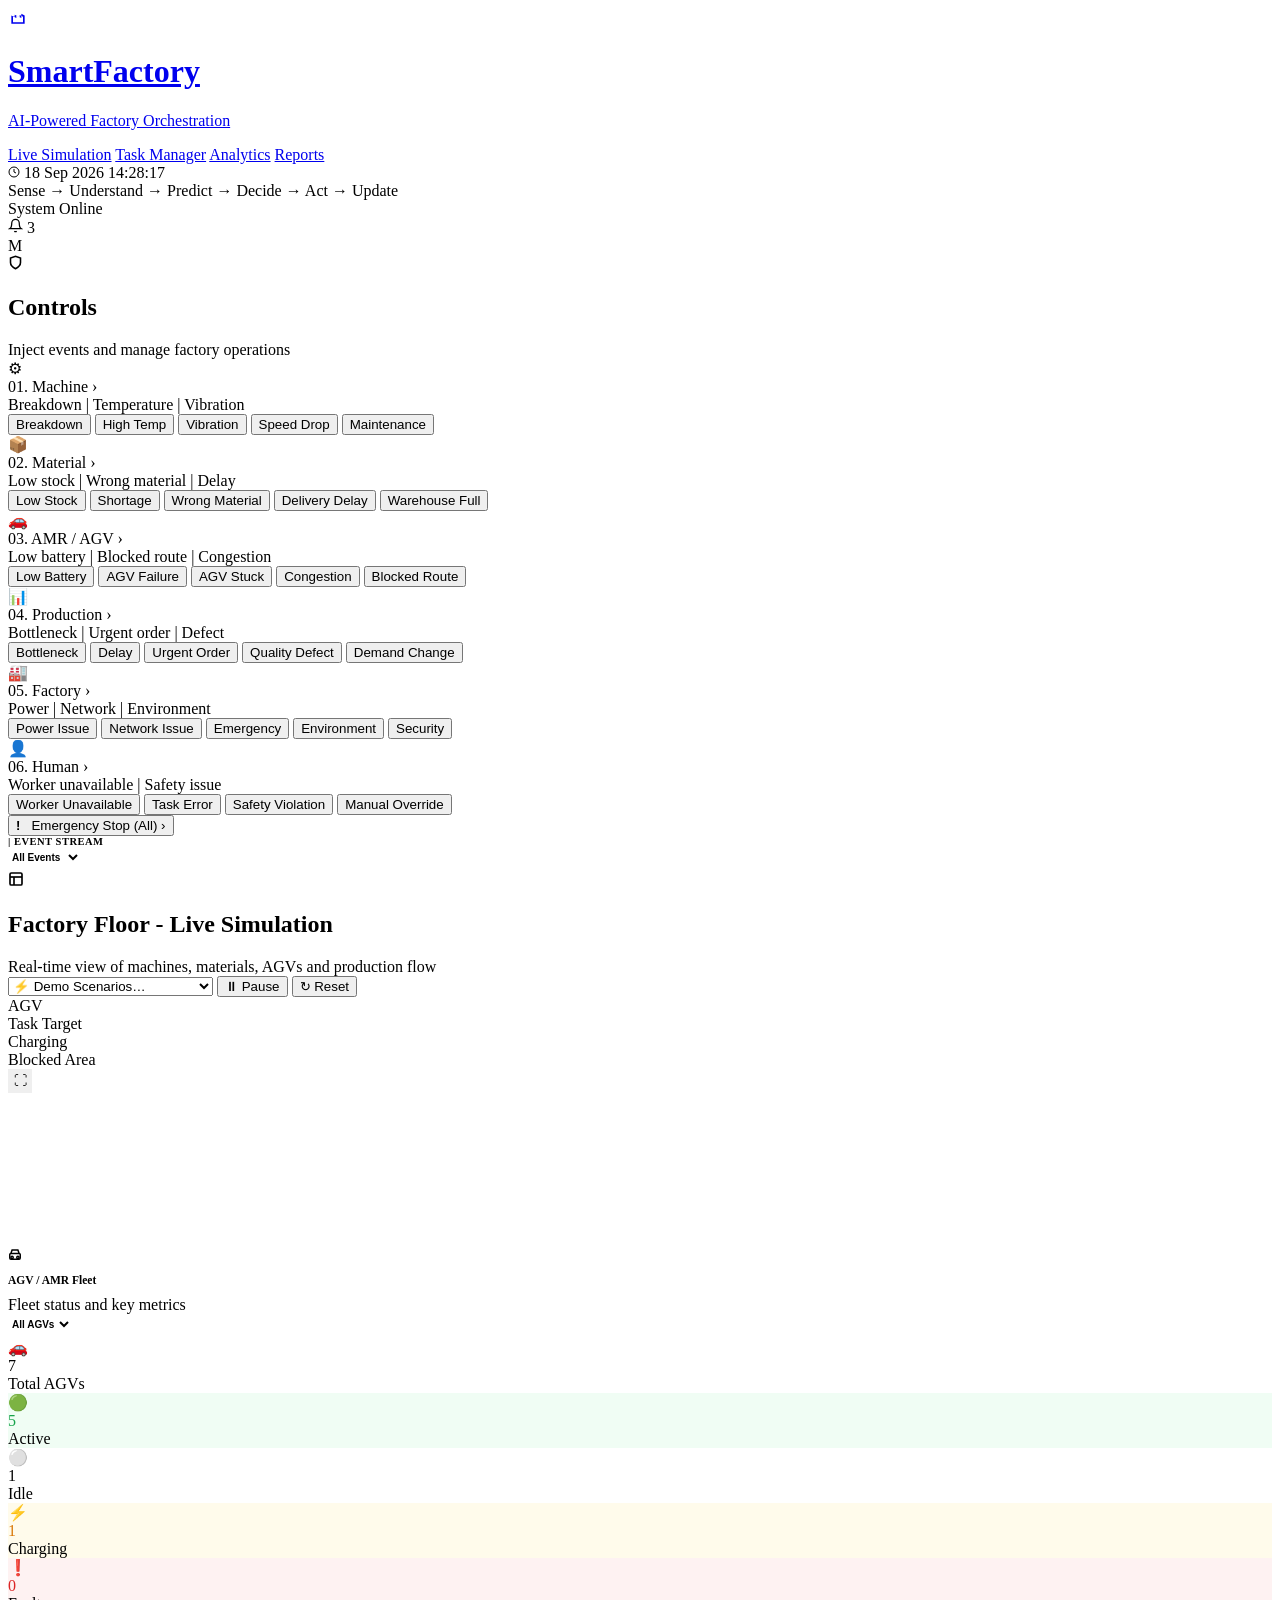
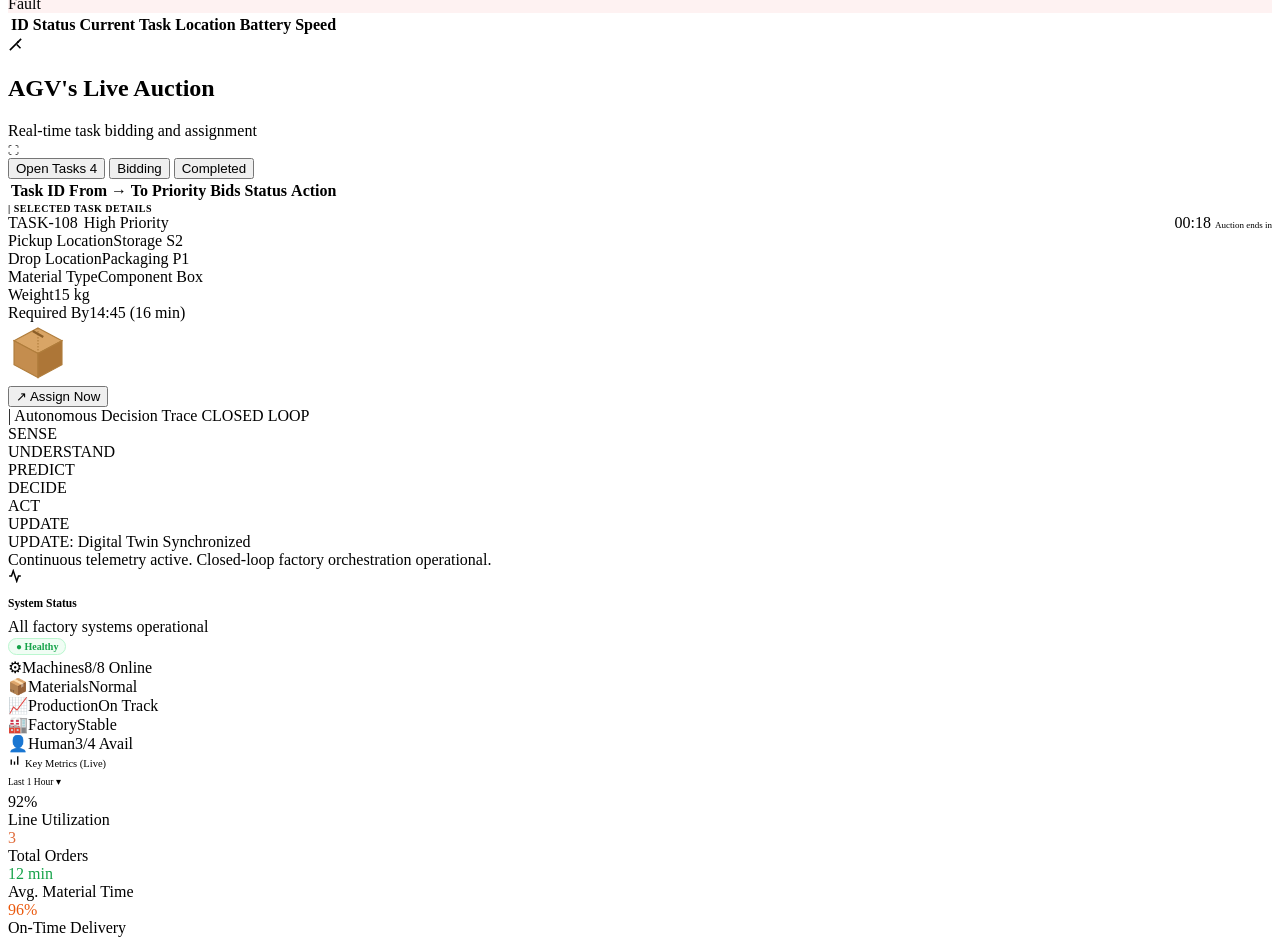
==== frontend/simulation.html @ e1dabce6 "Initial commit: MarketFloor / Technora SmartFactory AGV Dispatch System" ====
<!DOCTYPE html>
<html lang="en">
<head>
  <meta charset="UTF-8"/>
  <meta name="viewport" content="width=device-width, initial-scale=1.0"/>
  <meta name="description" content="SmartFactory — AI-Powered Factory Orchestration & AGV Dispatch Simulation"/>
  <title>SmartFactory — AI-Powered Factory Orchestration</title>
  <link rel="icon" href="/static/favicon.svg"/>
  <link rel="preconnect" href="https://fonts.googleapis.com"/>
  <link rel="preconnect" href="https://fonts.gstatic.com" crossorigin/>
  <link href="https://fonts.googleapis.com/css2?family=Inter:wght@400;500;600;700;800&family=JetBrains+Mono:wght@400;500;600;700&display=swap" rel="stylesheet"/>
  <link rel="stylesheet" href="/static/css/style.css"/>
</head>
<body>

<!-- ======== HEADER ======== -->
<header class="header">
  <div class="header-left">
    <a href="/" class="brand">
      <div class="brand-icon">
        <svg width="20" height="20" viewBox="0 0 24 24" fill="currentColor">
          <path d="M4 19V9l6 3V9l6 3V7l4 2v10H4zm2-2h12v-6.5l-4-2V11l-6-3v2.5l-2-1V17z"/>
        </svg>
      </div>
      <div class="brand-text">
        <h1>SmartFactory</h1>
        <p>AI-Powered Factory Orchestration</p>
      </div>
    </a>

    <nav class="nav-tabs">
      <a href="/simulation" class="nav-tab active">Live Simulation</a>
      <a href="#task-manager" class="nav-tab" id="tab-task-manager">Task Manager</a>
      <a href="/analytics" class="nav-tab">Analytics</a>
      <a href="#reports" class="nav-tab" id="tab-reports">Reports</a>
    </nav>
  </div>

  <div class="header-right">
    <div class="tagline-meta">
      <div class="live-time">
        <svg width="12" height="12" viewBox="0 0 24 24" fill="none" stroke="currentColor" stroke-width="2"><circle cx="12" cy="12" r="10"/><polyline points="12 6 12 12 16 14"/></svg>
        <span id="clock-display">18 Sep 2026 14:28:17</span>
      </div>
      <div class="pipeline-tagline">Sense → Understand → Predict → Decide → Act → Update</div>
    </div>

    <div class="badge-online" id="conn-status">System Online</div>

    <div class="btn-icon-badge" title="Notifications">
      <svg width="15" height="15" viewBox="0 0 24 24" fill="none" stroke="currentColor" stroke-width="2"><path d="M18 8A6 6 0 0 0 6 8c0 7-3 9-3 9h18s-3-2-3-9"/><path d="M13.73 21a2 2 0 0 1-3.46 0"/></svg>
      <span class="counter">3</span>
    </div>

    <div class="user-avatar" title="Plant Supervisor">M</div>
  </div>
</header>

<!-- ======== MAIN DASHBOARD CONTENT ======== -->
<main class="dashboard-grid">

  <!-- ==================== LEFT COLUMN ==================== -->
  <div class="col-left">

    <!-- CONTROLS PANEL -->
    <div class="card controls-card">
      <div class="card-head">
        <div class="card-title-group">
          <svg width="15" height="15" viewBox="0 0 24 24" fill="none" stroke="currentColor" stroke-width="2.5"><path d="M12 22s8-4 8-10V5l-8-3-8 3v7c0 6 8 10 8 10z"/></svg>
          <div>
            <h2 class="card-title">Controls</h2>
            <div class="card-subtitle">Inject events and manage factory operations</div>
          </div>
        </div>
      </div>

      <div class="injector-list">
        <!-- 01. Machine -->
        <div class="injector-card" id="card-inj-machine">
          <div class="inj-card-header" onclick="toggleExpand('card-inj-machine')" title="Click to trigger and view machine control actions">
            <div class="inj-icon inj-machine">⚙</div>
            <div class="inj-content">
              <div class="inj-title"><span>01. Machine</span> <span class="inj-chevron">›</span></div>
              <div class="inj-sub">Breakdown | Temperature | Vibration</div>
            </div>
          </div>
          <div class="inj-actions-drawer">
            <button class="action-sub-btn" onclick="triggerAction('machine', 'breakdown')">Breakdown</button>
            <button class="action-sub-btn" onclick="triggerAction('machine', 'high_temp')">High Temp</button>
            <button class="action-sub-btn" onclick="triggerAction('machine', 'vibration')">Vibration</button>
            <button class="action-sub-btn" onclick="triggerAction('machine', 'speed_drop')">Speed Drop</button>
            <button class="action-sub-btn" onclick="triggerAction('machine', 'maintenance')">Maintenance</button>
          </div>
        </div>

        <!-- 02. Material -->
        <div class="injector-card" id="card-inj-material">
          <div class="inj-card-header" onclick="toggleExpand('card-inj-material')" title="Click to trigger and view material control actions">
            <div class="inj-icon inj-material">📦</div>
            <div class="inj-content">
              <div class="inj-title"><span>02. Material</span> <span class="inj-chevron">›</span></div>
              <div class="inj-sub">Low stock | Wrong material | Delay</div>
            </div>
          </div>
          <div class="inj-actions-drawer">
            <button class="action-sub-btn" onclick="triggerAction('material', 'low_stock')">Low Stock</button>
            <button class="action-sub-btn" onclick="triggerAction('material', 'shortage')">Shortage</button>
            <button class="action-sub-btn" onclick="triggerAction('material', 'wrong_material')">Wrong Material</button>
            <button class="action-sub-btn" onclick="triggerAction('material', 'delivery_delay')">Delivery Delay</button>
            <button class="action-sub-btn" onclick="triggerAction('material', 'warehouse_full')">Warehouse Full</button>
          </div>
        </div>

        <!-- 03. AMR / AGV -->
        <div class="injector-card" id="card-inj-amr">
          <div class="inj-card-header" onclick="toggleExpand('card-inj-amr')" title="Click to trigger and view AMR / AGV actions">
            <div class="inj-icon inj-amr">🚗</div>
            <div class="inj-content">
              <div class="inj-title"><span>03. AMR / AGV</span> <span class="inj-chevron">›</span></div>
              <div class="inj-sub">Low battery | Blocked route | Congestion</div>
            </div>
          </div>
          <div class="inj-actions-drawer">
            <button class="action-sub-btn" onclick="triggerAction('amr', 'low_battery')">Low Battery</button>
            <button class="action-sub-btn" onclick="triggerAction('amr', 'failure')">AGV Failure</button>
            <button class="action-sub-btn" onclick="triggerAction('amr', 'stuck')">AGV Stuck</button>
            <button class="action-sub-btn" onclick="triggerAction('amr', 'congestion')">Congestion</button>
            <button class="action-sub-btn" onclick="triggerAction('amr', 'blocked_route')">Blocked Route</button>
          </div>
        </div>

        <!-- 04. Production -->
        <div class="injector-card" id="card-inj-production">
          <div class="inj-card-header" onclick="toggleExpand('card-inj-production')" title="Click to trigger and view production actions">
            <div class="inj-icon inj-production">📊</div>
            <div class="inj-content">
              <div class="inj-title"><span>04. Production</span> <span class="inj-chevron">›</span></div>
              <div class="inj-sub">Bottleneck | Urgent order | Defect</div>
            </div>
          </div>
          <div class="inj-actions-drawer">
            <button class="action-sub-btn" onclick="triggerAction('production', 'bottleneck')">Bottleneck</button>
            <button class="action-sub-btn" onclick="triggerAction('production', 'delay')">Delay</button>
            <button class="action-sub-btn" onclick="triggerAction('production', 'urgent_order')">Urgent Order</button>
            <button class="action-sub-btn" onclick="triggerAction('production', 'defect')">Quality Defect</button>
            <button class="action-sub-btn" onclick="triggerAction('production', 'demand_change')">Demand Change</button>
          </div>
        </div>

        <!-- 05. Factory -->
        <div class="injector-card" id="card-inj-factory">
          <div class="inj-card-header" onclick="toggleExpand('card-inj-factory')" title="Click to trigger and view factory actions">
            <div class="inj-icon inj-factory">🏭</div>
            <div class="inj-content">
              <div class="inj-title"><span>05. Factory</span> <span class="inj-chevron">›</span></div>
              <div class="inj-sub">Power | Network | Environment</div>
            </div>
          </div>
          <div class="inj-actions-drawer">
            <button class="action-sub-btn" onclick="triggerAction('factory', 'power')">Power Issue</button>
            <button class="action-sub-btn" onclick="triggerAction('factory', 'network')">Network Issue</button>
            <button class="action-sub-btn" onclick="triggerAction('factory', 'emergency')">Emergency</button>
            <button class="action-sub-btn" onclick="triggerAction('factory', 'environment')">Environment</button>
            <button class="action-sub-btn" onclick="triggerAction('factory', 'security')">Security</button>
          </div>
        </div>

        <!-- 06. Human -->
        <div class="injector-card" id="card-inj-human">
          <div class="inj-card-header" onclick="toggleExpand('card-inj-human')" title="Click to trigger and view human actions">
            <div class="inj-icon inj-human">👤</div>
            <div class="inj-content">
              <div class="inj-title"><span>06. Human</span> <span class="inj-chevron">›</span></div>
              <div class="inj-sub">Worker unavailable | Safety issue</div>
            </div>
          </div>
          <div class="inj-actions-drawer">
            <button class="action-sub-btn" onclick="triggerAction('human', 'worker_unavailable')">Worker Unavailable</button>
            <button class="action-sub-btn" onclick="triggerAction('human', 'error')">Task Error</button>
            <button class="action-sub-btn" onclick="triggerAction('human', 'safety')">Safety Violation</button>
            <button class="action-sub-btn" onclick="triggerAction('human', 'manual_intervention')">Manual Override</button>
          </div>
        </div>
      </div>

      <!-- Emergency Stop Button directly after 06. Human -->
      <button class="btn-estop" id="btn-estop-main">
        <span><b style="font-size:13px">!</b> &nbsp; Emergency Stop (All)</span>
        <span>›</span>
      </button>
    </div>

    <!-- EVENT STREAM (Directly below Controls, taking up remaining vertical space) -->
    <div class="card event-card">
      <div class="card-head" style="margin-bottom:6px;">
        <div style="font-size:10.5px;font-weight:700;color:var(--accent);letter-spacing:0.5px;text-transform:uppercase;">
          | Event Stream
        </div>
        <select id="event-filter-select" onchange="filterEvents(this.value)" style="border:none;background:transparent;font-size:10px;color:var(--t2);font-weight:600;cursor:pointer;">
          <option value="all">All Events</option>
          <option value="machine">Machine</option>
          <option value="material">Material</option>
          <option value="agv">AMR / AGV</option>
          <option value="production">Production</option>
          <option value="factory">Factory</option>
          <option value="human">Human</option>
        </select>
      </div>

      <div class="event-stream-list" id="event-list">
        <!-- Live event rows injected here incrementally -->
      </div>
    </div>

  </div>

  <!-- ==================== CENTER COLUMN ==================== -->
  <div class="col-center">

    <!-- FACTORY FLOOR CANVAS -->
    <div class="card factory-card">
      <div class="card-head">
        <div class="card-title-group">
          <svg width="16" height="16" viewBox="0 0 24 24" fill="none" stroke="currentColor" stroke-width="2.5"><rect x="3" y="3" width="18" height="18" rx="2"/><line x1="3" y1="9" x2="21" y2="9"/><line x1="9" y1="21" x2="9" y2="9"/></svg>
          <div>
            <h2 class="card-title">Factory Floor - Live Simulation</h2>
            <div class="card-subtitle">Real-time view of machines, materials, AGVs and production flow</div>
          </div>
        </div>

        <div class="sim-controls-bar">
          <select class="demo-scenario-select" id="demo-scenario-select" onchange="runDemoScenario(this.value); this.value='';" title="Select demo scenario">
            <option value="">⚡ Demo Scenarios…</option>
            <option value="machine_vibration">1. Machine-03 Vibration</option>
            <option value="agv_failure">2. AGV Failure & Re-auction</option>
            <option value="blocked_corridor">3. Blocked Route & A* Reroute</option>
            <option value="material_shortage">4. Material Shortage</option>
            <option value="urgent_order">5. Urgent Production Order</option>
          </select>
          <button class="sim-btn-pill" id="btn-pause-sim">⏸ Pause</button>
          <button class="sim-btn-pill" id="btn-reset-sim">↻ Reset</button>
        </div>

        <div class="legend-bar">
          <div class="legend-item"><span class="legend-dot agv"></span> AGV</div>
          <div class="legend-item"><span class="legend-dot target"></span> Task Target</div>
          <div class="legend-item"><span class="legend-dot charging"></span> Charging</div>
          <div class="legend-item"><span class="legend-dot blocked"></span> Blocked Area</div>
          <button id="btn-fullscreen-toggle" class="btn-icon-badge" style="width:24px;height:24px;border:none;" title="Expand view">⛶</button>
        </div>
      </div>

      <div class="canvas-container">
        <canvas id="factory-canvas"></canvas>
      </div>
    </div>

    <!-- AGV / AMR FLEET -->
    <div class="card fleet-card">
      <div class="card-head" style="margin-bottom:6px;">
        <div class="card-title-group">
          <svg width="14" height="14" viewBox="0 0 24 24" fill="none" stroke="currentColor" stroke-width="2.5"><rect x="3" y="11" width="18" height="10" rx="2"/><circle cx="7" cy="18" r="2"/><circle cx="17" cy="18" r="2"/><path d="M5 11l2-6h10l2 6"/></svg>
          <div>
            <h2 class="card-title" style="font-size:11.5px">AGV / AMR Fleet</h2>
            <div class="card-subtitle">Fleet status and key metrics</div>
          </div>
        </div>
        <select style="border:none;background:transparent;font-size:10px;color:var(--t2);font-weight:600;cursor:pointer;">
          <option>All AGVs</option>
          <option>Active</option>
          <option>Charging</option>
        </select>
      </div>

      <!-- Fleet summary chips -->
      <div class="fleet-summary-bar">
        <div class="fleet-stat-chip"><span class="f-icon">🚗</span><div><div class="f-val" id="fs-total">7</div><div class="f-lbl">Total AGVs</div></div></div>
        <div class="fleet-stat-chip" style="background:#f0fdf4"><span class="f-icon">🟢</span><div><div class="f-val" style="color:#16a34a" id="fs-active">5</div><div class="f-lbl">Active</div></div></div>
        <div class="fleet-stat-chip"><span class="f-icon">⚪</span><div><div class="f-val" id="fs-idle">1</div><div class="f-lbl">Idle</div></div></div>
        <div class="fleet-stat-chip" style="background:#fffbeb"><span class="f-icon">⚡</span><div><div class="f-val" style="color:#d97706" id="fs-charging">1</div><div class="f-lbl">Charging</div></div></div>
        <div class="fleet-stat-chip" style="background:#fef2f2"><span class="f-icon">❗</span><div><div class="f-val" style="color:#dc2626" id="fs-fault">0</div><div class="f-lbl">Fault</div></div></div>
      </div>

      <!-- Fleet Table -->
      <div class="fleet-table-wrap">
        <table class="fleet-table">
          <thead>
            <tr>
              <th>ID</th>
              <th>Status</th>
              <th>Current Task</th>
              <th>Location</th>
              <th>Battery</th>
              <th>Speed</th>
            </tr>
          </thead>
          <tbody id="fleet-table-body">
            <!-- Populated dynamically via WebSocket -->
          </tbody>
        </table>
      </div>
    </div>

  </div>

  <!-- ==================== RIGHT COLUMN ==================== -->
  <div class="col-right">

    <!-- AGV'S LIVE AUCTION -->
    <div class="card auction-card">
      <div class="card-head">
        <div class="card-title-group">
          <svg width="15" height="15" viewBox="0 0 24 24" fill="none" stroke="currentColor" stroke-width="2.5"><path d="m14 12 6 6-6-6Z"/><path d="M21 3 3 21"/><path d="m15 7 2 2"/></svg>
          <div>
            <h2 class="card-title">AGV's Live Auction</h2>
            <div class="card-subtitle">Real-time task bidding and assignment</div>
          </div>
        </div>
        <span style="font-size:11px;color:var(--t3);cursor:pointer;">⛶</span>
      </div>

      <!-- Filter tabs -->
      <div class="tab-pills">
        <button class="tab-pill active" id="tab-open-tasks">Open Tasks <span class="badge-num" id="open-task-count">4</span></button>
        <button class="tab-pill" id="tab-bidding">Bidding</button>
        <button class="tab-pill" id="tab-completed">Completed</button>
      </div>

      <!-- Open tasks table / Bidding table container -->
      <div class="task-table-wrap">
        <table class="task-table" id="table-open-tasks">
          <thead>
            <tr>
              <th>Task ID</th>
              <th>From → To</th>
              <th>Priority</th>
              <th>Bids</th>
              <th>Status</th>
              <th>Action</th>
            </tr>
          </thead>
          <tbody id="open-tasks-body">
            <!-- Populated dynamically via WebSocket / render -->
          </tbody>
        </table>

        <!-- Multi-attribute Bidding Table -->
        <div id="bidding-table-container" style="display:none;">
          <table class="bidding-table">
            <thead>
              <tr>
                <th>AGV</th>
                <th>Travel</th>
                <th>Battery</th>
                <th>Congestion</th>
                <th>Future Imp.</th>
                <th>Final Bid</th>
              </tr>
            </thead>
            <tbody id="bidding-table-body">
              <!-- Populated dynamically -->
            </tbody>
          </table>
          <div class="formula-callout">
            Final Bid = Travel + Battery Risk + Congestion + Future Impact − Fairness
          </div>
        </div>
      </div>

      <!-- Selected task details -->
      <div class="selected-task-box" id="selected-task-container">
        <div class="st-header">
          <div style="font-size:10px;font-weight:700;color:var(--accent);letter-spacing:0.5px;text-transform:uppercase;">
            | Selected Task Details
          </div>
        </div>

        <div style="display:flex;align-items:center;justify-content:space-between;">
          <div style="display:flex;align-items:center;gap:6px;">
            <span class="st-id-tag" id="st-id">TASK-108</span>
            <span class="priority-tag high" id="st-priority">High Priority</span>
          </div>
          <div class="st-countdown" id="st-countdown">00:18 <span style="font-size:9px;color:var(--t3);font-weight:500;">Auction ends in</span></div>
        </div>

        <div class="st-body">
          <div class="st-meta">
            <div class="st-meta-row"><span class="st-label">Pickup Location</span><span class="st-val" id="st-pickup">Storage S2</span></div>
            <div class="st-meta-row"><span class="st-label">Drop Location</span><span class="st-val" id="st-drop">Packaging P1</span></div>
            <div class="st-meta-row"><span class="st-label">Material Type</span><span class="st-val" id="st-mat">Component Box</span></div>
            <div class="st-meta-row"><span class="st-label">Weight</span><span class="st-val" id="st-weight">15 kg</span></div>
            <div class="st-meta-row"><span class="st-label">Required By</span><span class="st-val" id="st-required">14:45 (16 min)</span></div>
          </div>

          <!-- 3D Cardboard box illustration -->
          <div class="box-illustration">
            <svg width="60" height="60" viewBox="0 0 80 80" fill="none">
              <path d="M40 8 L72 25 L40 42 L8 25 Z" fill="#d9a566" stroke="#b07d3b" stroke-width="1.5"/>
              <path d="M8 25 L40 42 L40 74 L8 57 Z" fill="#c48d4e" stroke="#b07d3b" stroke-width="1.5"/>
              <path d="M40 42 L72 25 L72 57 L40 74 Z" fill="#ad7637" stroke="#b07d3b" stroke-width="1.5"/>
              <path d="M40 8 L40 42" stroke="#b07d3b" stroke-width="1.5" stroke-dasharray="2 2"/>
              <path d="M33 12 L47 20" stroke="#8b5e28" stroke-width="3"/>
            </svg>
          </div>
        </div>

        <button class="btn-assign-now" id="btn-assign-now">
          <span>↗</span> Assign Now
        </button>
      </div>

      <!-- Autonomous Decision Trace Component -->
      <div class="decision-trace-box" id="decision-trace-box">
        <div class="dt-head">
          <span class="dt-title">| Autonomous Decision Trace</span>
          <span class="dt-loop-badge" id="dt-loop-badge">CLOSED LOOP</span>
        </div>
        <div class="dt-stepper" id="dt-stepper">
          <div class="dt-step active" data-step="0"><span class="dt-dot"></span><span class="dt-label">SENSE</span></div>
          <div class="dt-step" data-step="1"><span class="dt-dot"></span><span class="dt-label">UNDERSTAND</span></div>
          <div class="dt-step" data-step="2"><span class="dt-dot"></span><span class="dt-label">PREDICT</span></div>
          <div class="dt-step" data-step="3"><span class="dt-dot"></span><span class="dt-label">DECIDE</span></div>
          <div class="dt-step" data-step="4"><span class="dt-dot"></span><span class="dt-label">ACT</span></div>
          <div class="dt-step" data-step="5"><span class="dt-dot"></span><span class="dt-label">UPDATE</span></div>
        </div>
        <div class="dt-details" id="dt-details">
          <div class="dt-stage-title" id="dt-stage-title">UPDATE: Digital Twin Synchronized</div>
          <div class="dt-stage-desc" id="dt-stage-desc">Continuous telemetry active. Closed-loop factory orchestration operational.</div>
        </div>
      </div>

    </div>

    <!-- SYSTEM STATUS & KEY METRICS (Directly below Live Auction, completing the right column snugly!) -->
    <div class="card status-metrics-card">
      <!-- Top: System Status -->
      <div>
        <div class="card-head" style="margin-bottom:4px;">
          <div class="card-title-group">
            <svg width="14" height="14" viewBox="0 0 24 24" fill="none" stroke="currentColor" stroke-width="2.5"><polyline points="22 12 18 12 15 21 9 3 6 12 2 12"/></svg>
            <div>
              <h2 class="card-title" style="font-size:11.5px">System Status</h2>
              <div class="card-subtitle">All factory systems operational</div>
            </div>
          </div>
          <span id="system-health-badge" style="font-size:10px;font-weight:700;color:#16a34a;background:#f0fdf4;border:1px solid #bbf7d0;padding:2px 7px;border-radius:12px;">● Healthy</span>
        </div>

        <div class="status-grid">
          <div class="status-box"><span class="sb-icon">⚙</span><span class="sb-name">Machines</span><span class="sb-state" id="ss-machines">8/8 Online</span></div>
          <div class="status-box"><span class="sb-icon">📦</span><span class="sb-name">Materials</span><span class="sb-state" id="ss-materials">Normal</span></div>
          <div class="status-box"><span class="sb-icon">📈</span><span class="sb-name">Production</span><span class="sb-state" id="ss-production">On Track</span></div>
          <div class="status-box"><span class="sb-icon">🏭</span><span class="sb-name">Factory</span><span class="sb-state" id="ss-factory">Stable</span></div>
          <div class="status-box"><span class="sb-icon">👤</span><span class="sb-name">Human</span><span class="sb-state" id="ss-human">3/4 Avail</span></div>
        </div>
      </div>

      <!-- Bottom: Key Metrics -->
      <div class="key-metrics-section">
        <div class="card-head" style="margin-bottom:4px;">
          <div class="card-title-group">
            <svg width="13" height="13" viewBox="0 0 24 24" fill="none" stroke="currentColor" stroke-width="2.5"><path d="M12 20v-6M6 20V10M18 20V4"/></svg>
            <span class="card-title" style="font-size:10.5px">Key Metrics (Live)</span>
          </div>
          <span style="font-size:9.5px;color:var(--t3);cursor:pointer;">Last 1 Hour ▾</span>
        </div>

        <div class="km-grid">
          <div class="km-box"><div class="km-val" style="color:var(--t1)">92%</div><div class="km-lbl">Line Utilization</div></div>
          <div class="km-box"><div class="km-val" style="color:#e06b3a" id="km-orders">3</div><div class="km-lbl">Total Orders</div></div>
          <div class="km-box"><div class="km-val" style="color:#16a34a">12 min</div><div class="km-lbl">Avg. Material Time</div></div>
          <div class="km-box"><div class="km-val" style="color:#ea580c">96%</div><div class="km-lbl">On-Time Delivery</div></div>
        </div>
      </div>
    </div>

  </div>

</main>

<script src="/static/js/render.js"></script>
<script src="/static/js/ws-client.js"></script>
</body>
</html>
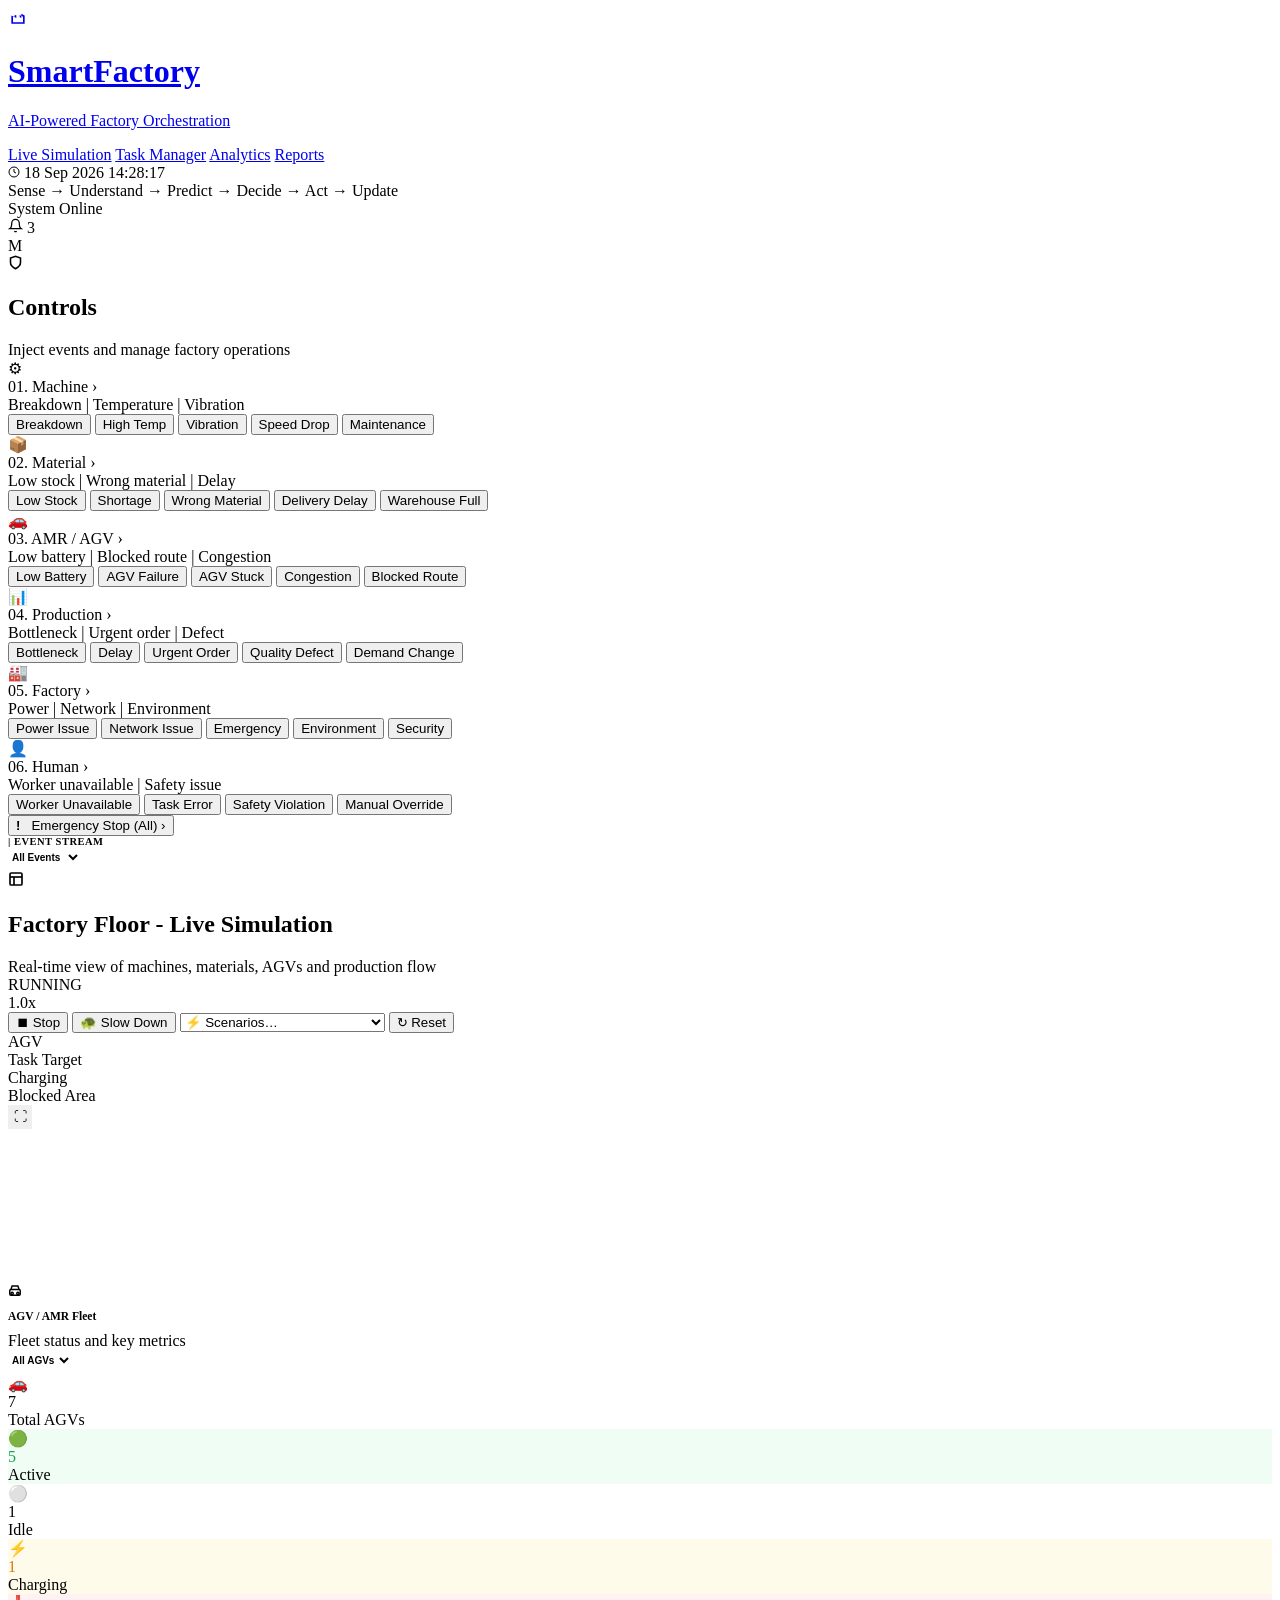
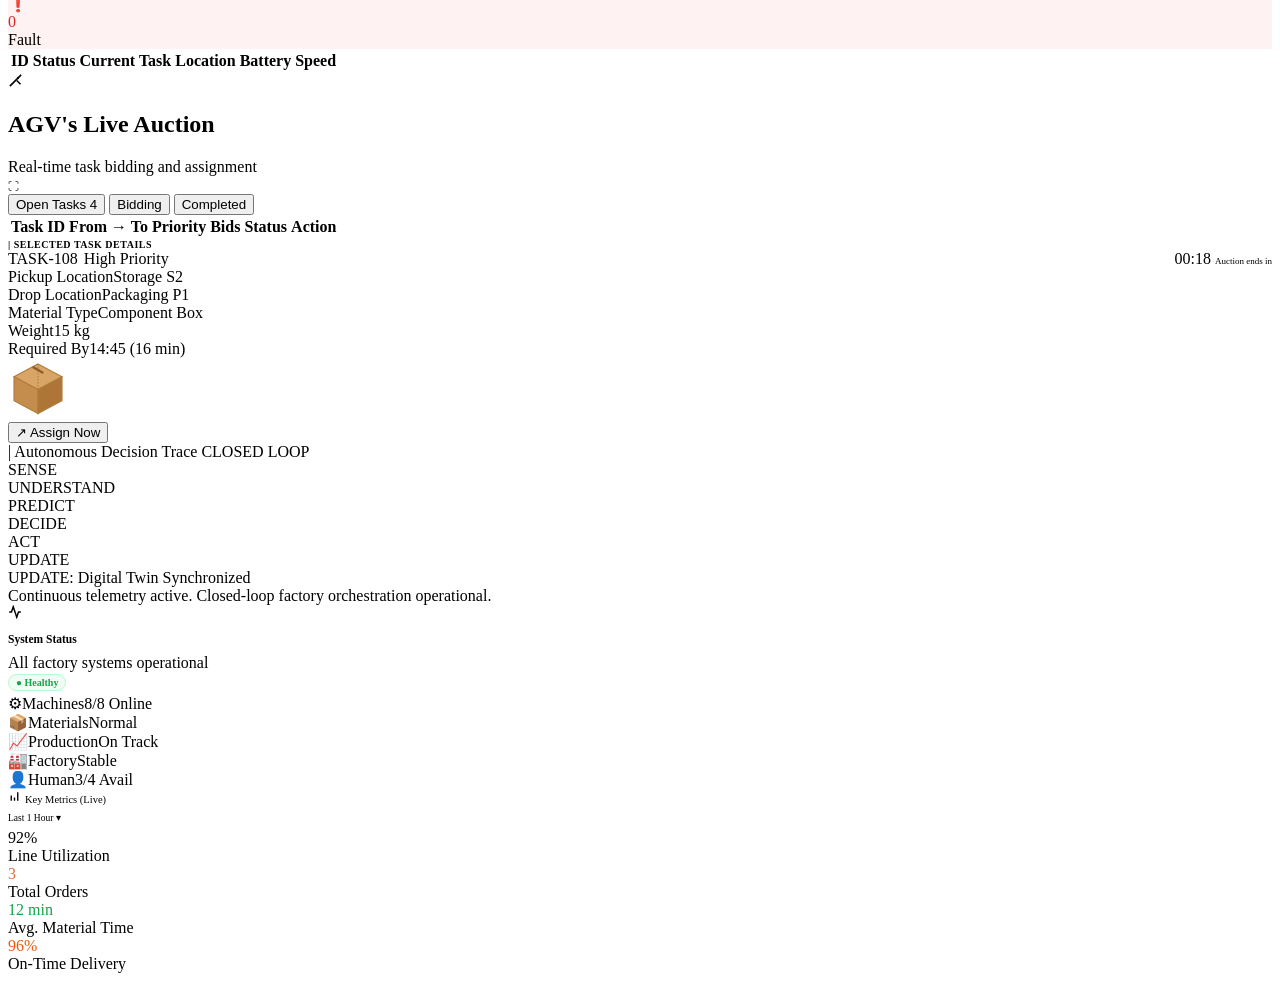
==== commit c5086a3b: "Add Slow Down and Run/Stop buttons, display RUNNING/STOPPED state and speed, keep E-Stop separate, a" ====
--- a/frontend/simulation.html
+++ b/frontend/simulation.html
@@ -229,16 +229,35 @@
         </div>
 
         <div class="sim-controls-bar">
+          <!-- State Indicator: RUNNING / STOPPED -->
+          <div class="sim-state-pill running" id="sim-state-pill" title="Simulation current status">
+            <span class="sim-state-dot"></span>
+            <span id="sim-state-text">RUNNING</span>
+          </div>
+
+          <!-- Speed Indicator -->
+          <div class="sim-speed-pill" id="sim-speed-pill" title="Current simulation speed">
+            <span id="sim-speed-text">1.0x</span>
+          </div>
+
+          <!-- Run / Stop Toggle Button -->
+          <button class="sim-btn-pill btn-running" id="btn-run-stop-sim" title="Run / Stop simulation">⏹ Stop</button>
+
+          <!-- Slow Down Step-by-Step Button -->
+          <button class="sim-btn-pill" id="btn-slowdown-sim" title="Slow down simulation step-by-step">🐢 Slow Down</button>
+
+          <!-- Demo Scenarios Dropdown -->
           <select class="demo-scenario-select" id="demo-scenario-select" onchange="runDemoScenario(this.value); this.value='';" title="Select demo scenario">
-            <option value="">⚡ Demo Scenarios…</option>
+            <option value="">⚡ Scenarios…</option>
             <option value="machine_vibration">1. Machine-03 Vibration</option>
             <option value="agv_failure">2. AGV Failure & Re-auction</option>
             <option value="blocked_corridor">3. Blocked Route & A* Reroute</option>
             <option value="material_shortage">4. Material Shortage</option>
             <option value="urgent_order">5. Urgent Production Order</option>
           </select>
-          <button class="sim-btn-pill" id="btn-pause-sim">⏸ Pause</button>
-          <button class="sim-btn-pill" id="btn-reset-sim">↻ Reset</button>
+
+          <!-- Reset Button -->
+          <button class="sim-btn-pill" id="btn-reset-sim" title="Reset factory simulation">↻ Reset</button>
         </div>
 
         <div class="legend-bar">
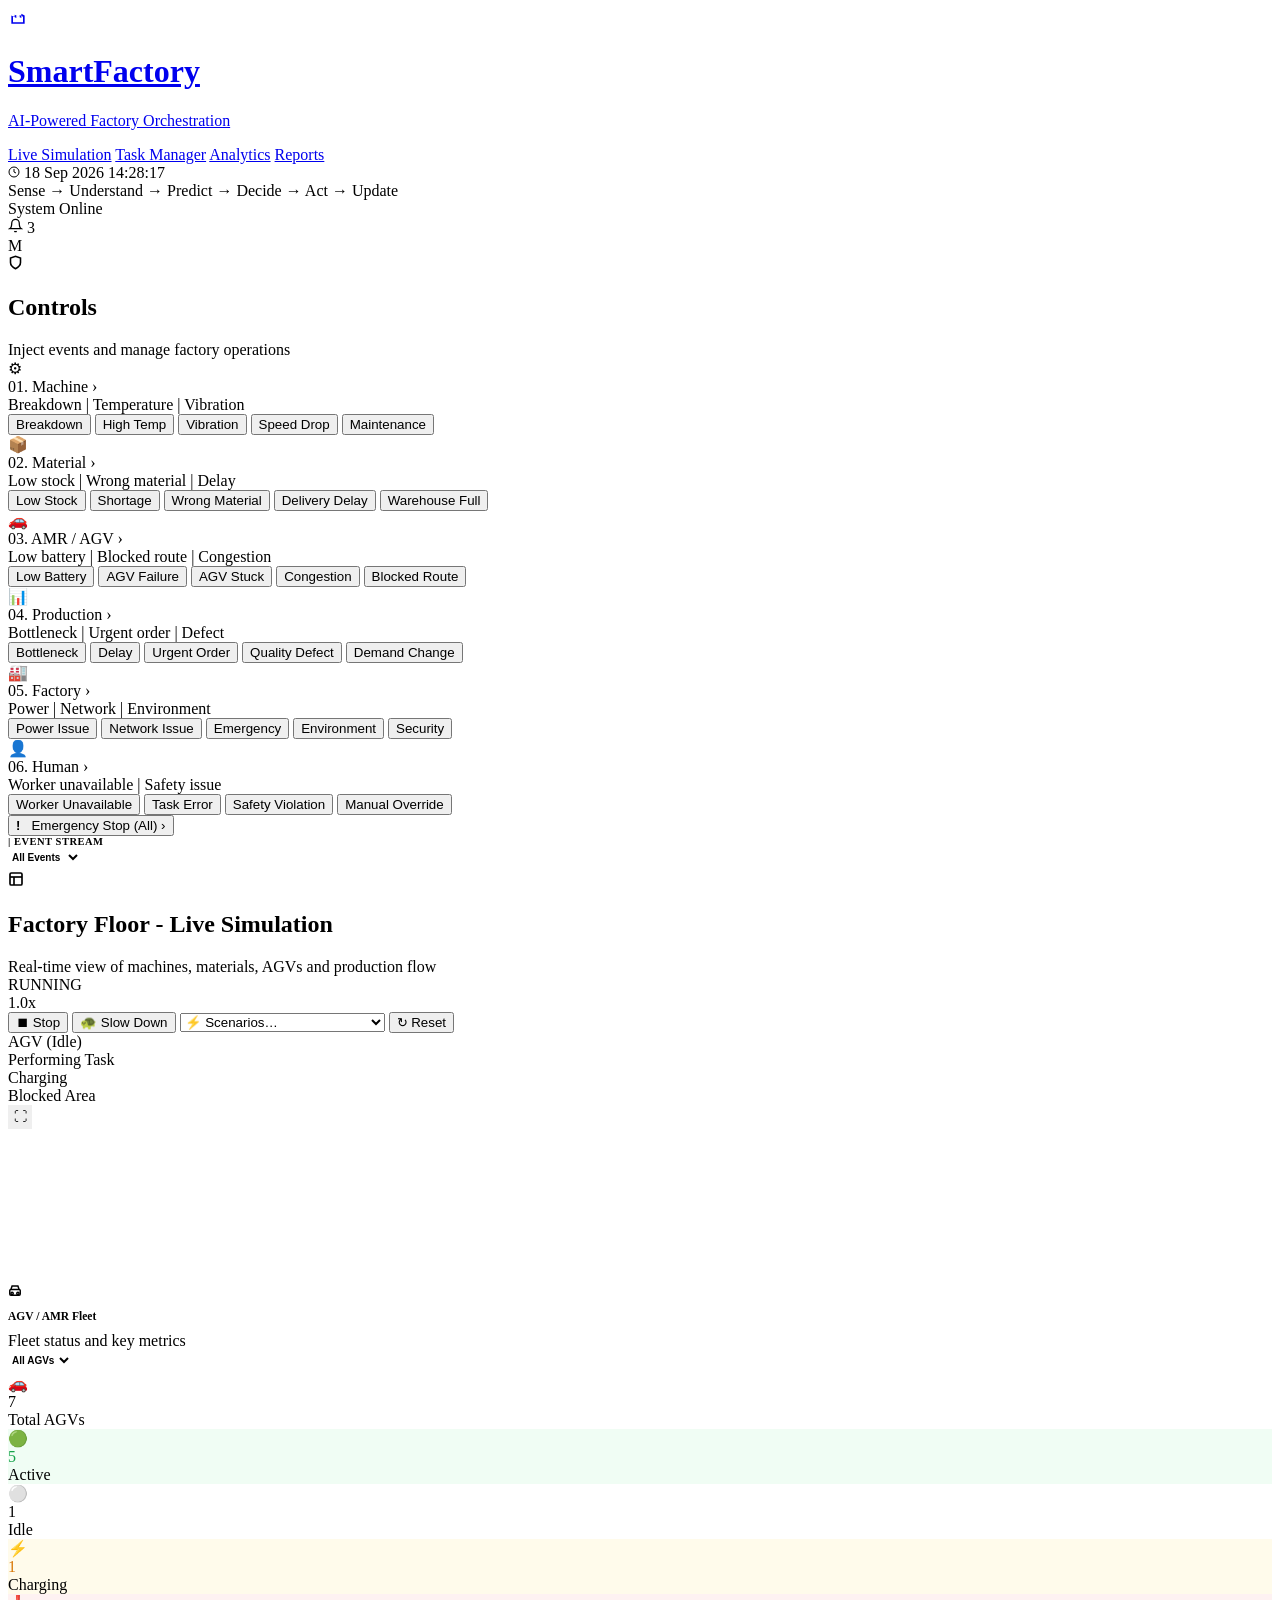
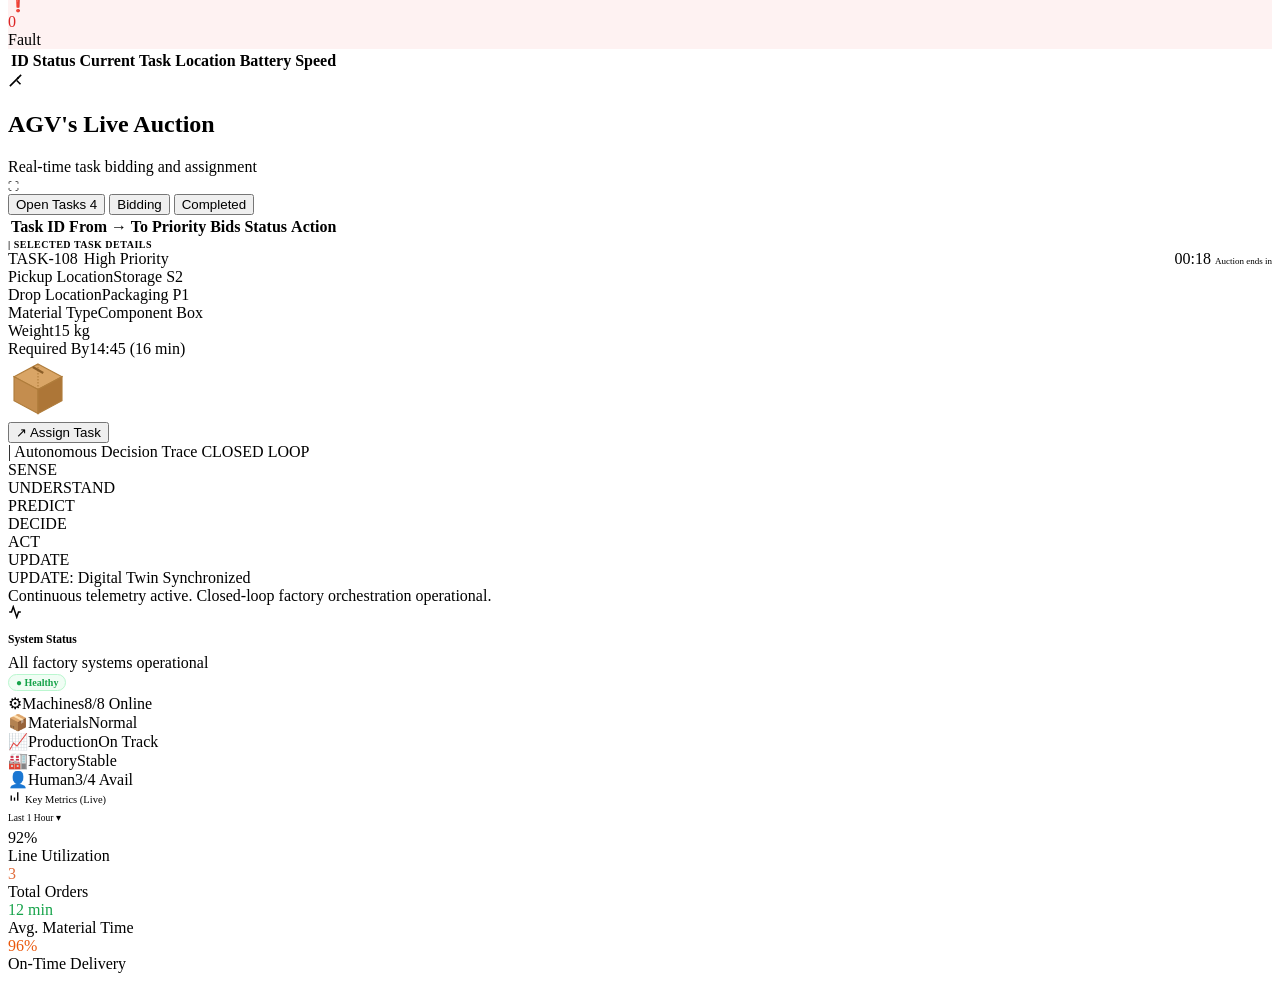
==== commit f2840a37: "Support instant Assign Task dispatch, ensure an AGV grabs and completes task, set dynamic AGV state " ====
--- a/frontend/simulation.html
+++ b/frontend/simulation.html
@@ -261,8 +261,8 @@
         </div>
 
         <div class="legend-bar">
-          <div class="legend-item"><span class="legend-dot agv"></span> AGV</div>
-          <div class="legend-item"><span class="legend-dot target"></span> Task Target</div>
+          <div class="legend-item"><span class="legend-dot agv"></span> AGV (Idle)</div>
+          <div class="legend-item"><span class="legend-dot target"></span> Performing Task</div>
           <div class="legend-item"><span class="legend-dot charging"></span> Charging</div>
           <div class="legend-item"><span class="legend-dot blocked"></span> Blocked Area</div>
           <button id="btn-fullscreen-toggle" class="btn-icon-badge" style="width:24px;height:24px;border:none;" title="Expand view">⛶</button>
@@ -423,8 +423,8 @@
           </div>
         </div>
 
-        <button class="btn-assign-now" id="btn-assign-now">
-          <span>↗</span> Assign Now
+        <button class="btn-assign-now" id="btn-assign-now" title="Assign this task to an AGV immediately">
+          <span>↗</span> Assign Task
         </button>
       </div>
 
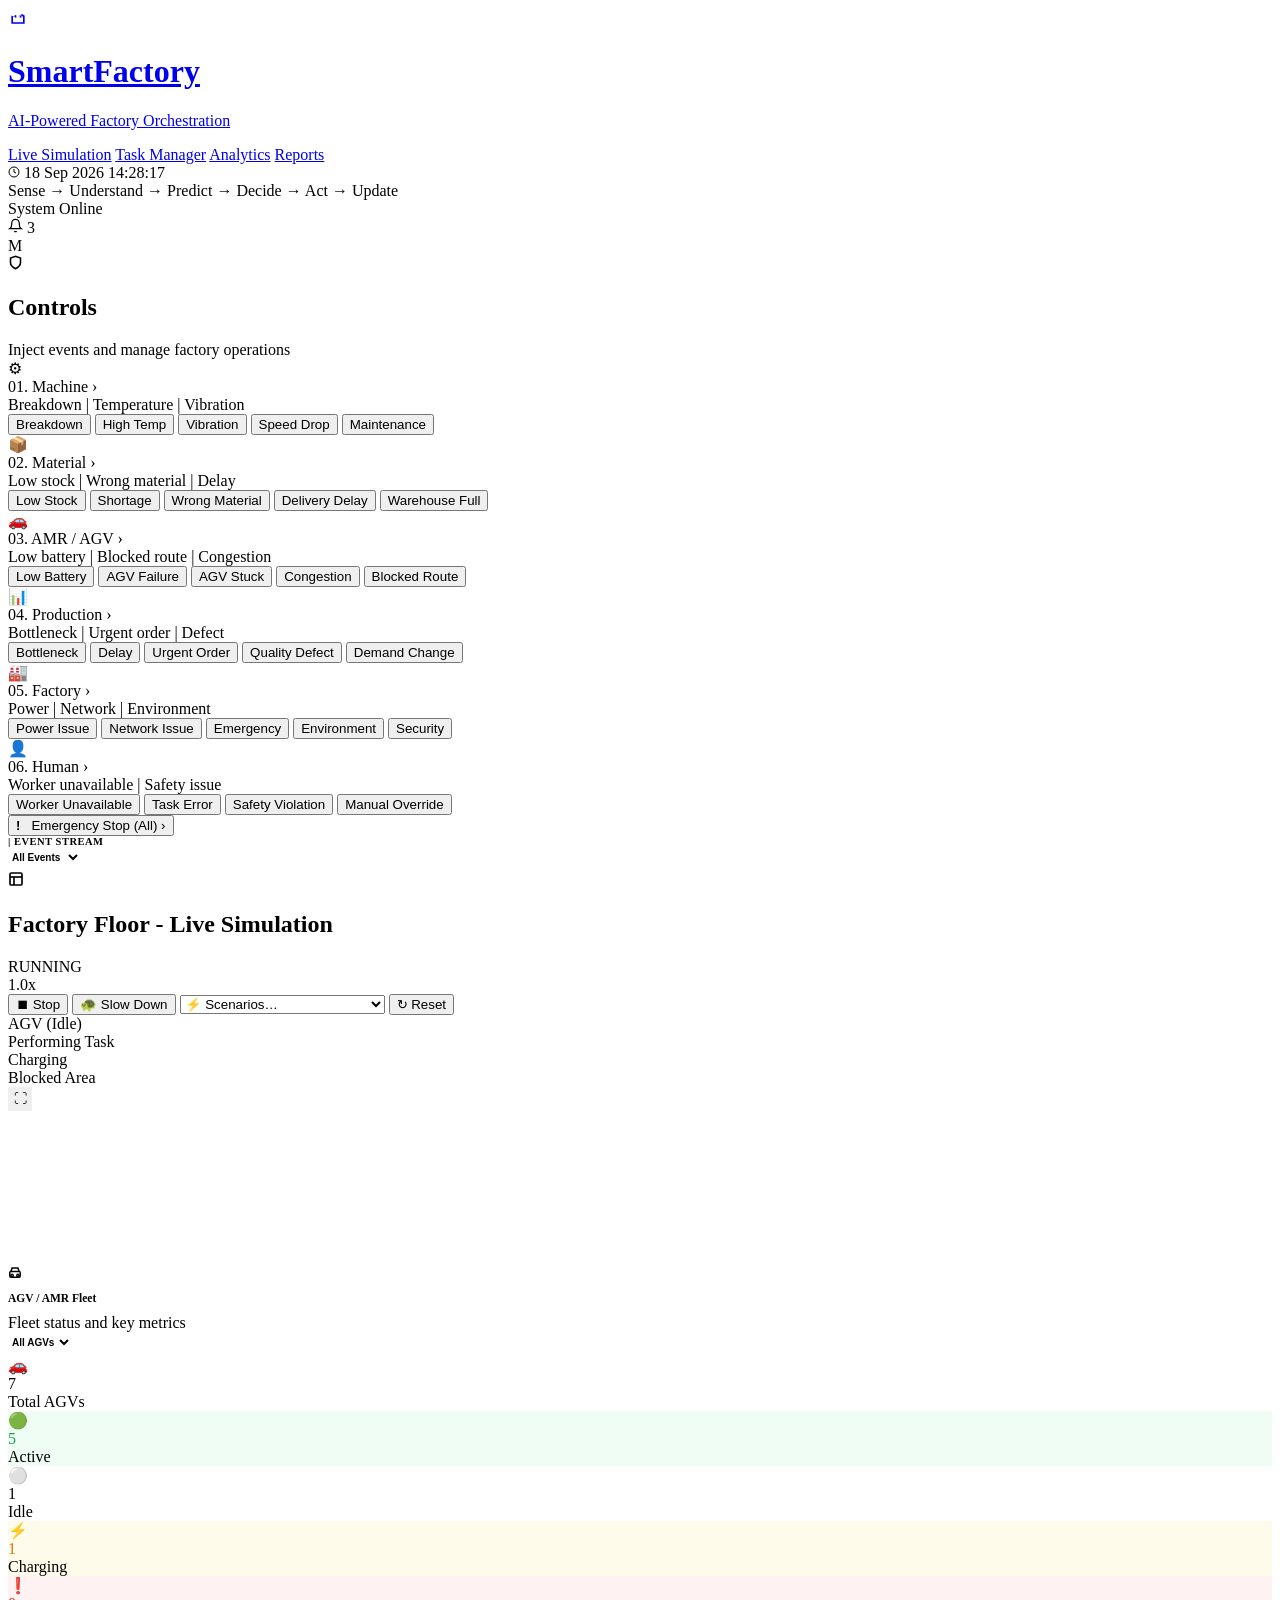
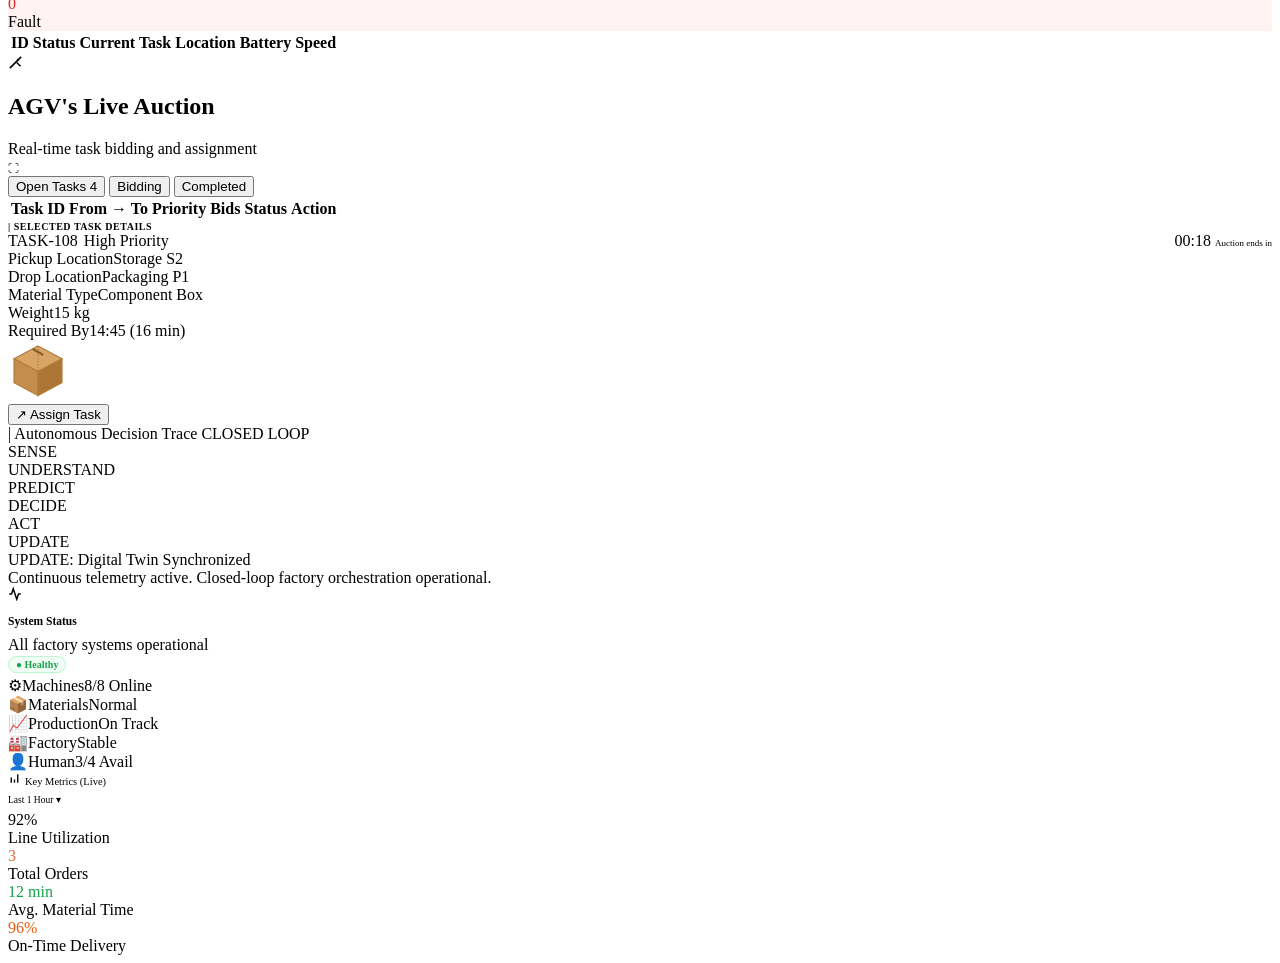
==== commit c8c6381a: "docs: add SmartFactory Viva & TechStack guide PDF and update simulation markup" ====
--- a/frontend/simulation.html
+++ b/frontend/simulation.html
@@ -1,503 +1,1047 @@
 <!DOCTYPE html>
 <html lang="en">
+
 <head>
-  <meta charset="UTF-8"/>
-  <meta name="viewport" content="width=device-width, initial-scale=1.0"/>
-  <meta name="description" content="SmartFactory — AI-Powered Factory Orchestration & AGV Dispatch Simulation"/>
+  <meta charset="UTF-8" />
+  <meta name="viewport" content="width=device-width, initial-scale=1.0" />
+  <meta name="description" content="SmartFactory — AI-Powered Factory Orchestration & AGV Dispatch Simulation" />
   <title>SmartFactory — AI-Powered Factory Orchestration</title>
-  <link rel="icon" href="/static/favicon.svg"/>
-  <link rel="preconnect" href="https://fonts.googleapis.com"/>
-  <link rel="preconnect" href="https://fonts.gstatic.com" crossorigin/>
-  <link href="https://fonts.googleapis.com/css2?family=Inter:wght@400;500;600;700;800&family=JetBrains+Mono:wght@400;500;600;700&display=swap" rel="stylesheet"/>
-  <link rel="stylesheet" href="/static/css/style.css"/>
+  <link rel="icon" href="/static/favicon.svg" />
+  <link rel="preconnect" href="https://fonts.googleapis.com" />
+  <link rel="preconnect" href="https://fonts.gstatic.com" crossorigin />
+  <link
+    href="https://fonts.googleapis.com/css2?family=Inter:wght@400;500;600;700;800&family=JetBrains+Mono:wght@400;500;600;700&display=swap"
+    rel="stylesheet" />
+  <link rel="stylesheet" href="/static/css/style.css" />
 </head>
+
 <body>
 
-<!-- ======== HEADER ======== -->
-<header class="header">
-  <div class="header-left">
-    <a href="/" class="brand">
-      <div class="brand-icon">
-        <svg width="20" height="20" viewBox="0 0 24 24" fill="currentColor">
-          <path d="M4 19V9l6 3V9l6 3V7l4 2v10H4zm2-2h12v-6.5l-4-2V11l-6-3v2.5l-2-1V17z"/>
+  <!-- ======== HEADER ======== -->
+  <header class="header">
+    <div class="header-left">
+      <a href="/" class="brand">
+        <div class="brand-icon">
+          <svg width="20" height="20" viewBox="0 0 24 24" fill="currentColor">
+            <path d="M4 19V9l6 3V9l6 3V7l4 2v10H4zm2-2h12v-6.5l-4-2V11l-6-3v2.5l-2-1V17z" />
+          </svg>
+        </div>
+        <div class="brand-text">
+          <h1>SmartFactory</h1>
+          <p>AI-Powered Factory Orchestration</p>
+        </div>
+      </a>
+
+      <nav class="nav-tabs">
+        <a href="#simulation" class="nav-tab active" id="tab-live-sim"
+          onclick="switchView('simulation'); return false;">Live Simulation</a>
+        <a href="#task-manager" class="nav-tab" id="tab-task-manager"
+          onclick="switchView('task-manager'); return false;">Task Manager</a>
+        <a href="/analytics" class="nav-tab">Analytics</a>
+        <a href="#reports" class="nav-tab" id="tab-reports" onclick="switchView('reports'); return false;">Reports</a>
+      </nav>
+    </div>
+
+    <div class="header-right">
+      <div class="tagline-meta">
+        <div class="live-time">
+          <svg width="12" height="12" viewBox="0 0 24 24" fill="none" stroke="currentColor" stroke-width="2">
+            <circle cx="12" cy="12" r="10" />
+            <polyline points="12 6 12 12 16 14" />
+          </svg>
+          <span id="clock-display">18 Sep 2026 14:28:17</span>
+        </div>
+        <div class="pipeline-tagline">Sense → Understand → Predict → Decide → Act → Update</div>
+      </div>
+
+      <div class="badge-online" id="conn-status">System Online</div>
+
+      <div class="btn-icon-badge" title="Notifications">
+        <svg width="15" height="15" viewBox="0 0 24 24" fill="none" stroke="currentColor" stroke-width="2">
+          <path d="M18 8A6 6 0 0 0 6 8c0 7-3 9-3 9h18s-3-2-3-9" />
+          <path d="M13.73 21a2 2 0 0 1-3.46 0" />
         </svg>
-      </div>
-      <div class="brand-text">
-        <h1>SmartFactory</h1>
-        <p>AI-Powered Factory Orchestration</p>
-      </div>
-    </a>
-
-    <nav class="nav-tabs">
-      <a href="/simulation" class="nav-tab active">Live Simulation</a>
-      <a href="#task-manager" class="nav-tab" id="tab-task-manager">Task Manager</a>
-      <a href="/analytics" class="nav-tab">Analytics</a>
-      <a href="#reports" class="nav-tab" id="tab-reports">Reports</a>
-    </nav>
-  </div>
-
-  <div class="header-right">
-    <div class="tagline-meta">
-      <div class="live-time">
-        <svg width="12" height="12" viewBox="0 0 24 24" fill="none" stroke="currentColor" stroke-width="2"><circle cx="12" cy="12" r="10"/><polyline points="12 6 12 12 16 14"/></svg>
-        <span id="clock-display">18 Sep 2026 14:28:17</span>
-      </div>
-      <div class="pipeline-tagline">Sense → Understand → Predict → Decide → Act → Update</div>
-    </div>
-
-    <div class="badge-online" id="conn-status">System Online</div>
-
-    <div class="btn-icon-badge" title="Notifications">
-      <svg width="15" height="15" viewBox="0 0 24 24" fill="none" stroke="currentColor" stroke-width="2"><path d="M18 8A6 6 0 0 0 6 8c0 7-3 9-3 9h18s-3-2-3-9"/><path d="M13.73 21a2 2 0 0 1-3.46 0"/></svg>
-      <span class="counter">3</span>
-    </div>
-
-    <div class="user-avatar" title="Plant Supervisor">M</div>
-  </div>
-</header>
-
-<!-- ======== MAIN DASHBOARD CONTENT ======== -->
-<main class="dashboard-grid">
-
-  <!-- ==================== LEFT COLUMN ==================== -->
-  <div class="col-left">
-
-    <!-- CONTROLS PANEL -->
-    <div class="card controls-card">
-      <div class="card-head">
-        <div class="card-title-group">
-          <svg width="15" height="15" viewBox="0 0 24 24" fill="none" stroke="currentColor" stroke-width="2.5"><path d="M12 22s8-4 8-10V5l-8-3-8 3v7c0 6 8 10 8 10z"/></svg>
+        <span class="counter">3</span>
+      </div>
+
+      <div class="user-avatar" title="Plant Supervisor">M</div>
+    </div>
+  </header>
+
+  <!-- ======== MAIN DASHBOARD CONTENT ======== -->
+  <main class="dashboard-grid view-panel" id="view-simulation">
+
+    <!-- ==================== LEFT COLUMN ==================== -->
+    <div class="col-left">
+
+      <!-- CONTROLS PANEL -->
+      <div class="card controls-card">
+        <div class="card-head">
+          <div class="card-title-group">
+            <svg width="15" height="15" viewBox="0 0 24 24" fill="none" stroke="currentColor" stroke-width="2.5">
+              <path d="M12 22s8-4 8-10V5l-8-3-8 3v7c0 6 8 10 8 10z" />
+            </svg>
+            <div>
+              <h2 class="card-title">Controls</h2>
+              <div class="card-subtitle">Inject events and manage factory operations</div>
+            </div>
+          </div>
+        </div>
+
+        <div class="injector-list">
+          <!-- 01. Machine -->
+          <div class="injector-card" id="card-inj-machine">
+            <div class="inj-card-header" onclick="toggleExpand('card-inj-machine')"
+              title="Click to trigger and view machine control actions">
+              <div class="inj-icon inj-machine">⚙</div>
+              <div class="inj-content">
+                <div class="inj-title"><span>01. Machine</span> <span class="inj-chevron">›</span></div>
+                <div class="inj-sub">Breakdown | Temperature | Vibration</div>
+              </div>
+            </div>
+            <div class="inj-actions-drawer">
+              <button class="action-sub-btn" onclick="triggerAction('machine', 'breakdown')">Breakdown</button>
+              <button class="action-sub-btn" onclick="triggerAction('machine', 'high_temp')">High Temp</button>
+              <button class="action-sub-btn" onclick="triggerAction('machine', 'vibration')">Vibration</button>
+              <button class="action-sub-btn" onclick="triggerAction('machine', 'speed_drop')">Speed Drop</button>
+              <button class="action-sub-btn" onclick="triggerAction('machine', 'maintenance')">Maintenance</button>
+            </div>
+          </div>
+
+          <!-- 02. Material -->
+          <div class="injector-card" id="card-inj-material">
+            <div class="inj-card-header" onclick="toggleExpand('card-inj-material')"
+              title="Click to trigger and view material control actions">
+              <div class="inj-icon inj-material">📦</div>
+              <div class="inj-content">
+                <div class="inj-title"><span>02. Material</span> <span class="inj-chevron">›</span></div>
+                <div class="inj-sub">Low stock | Wrong material | Delay</div>
+              </div>
+            </div>
+            <div class="inj-actions-drawer">
+              <button class="action-sub-btn" onclick="triggerAction('material', 'low_stock')">Low Stock</button>
+              <button class="action-sub-btn" onclick="triggerAction('material', 'shortage')">Shortage</button>
+              <button class="action-sub-btn" onclick="triggerAction('material', 'wrong_material')">Wrong
+                Material</button>
+              <button class="action-sub-btn" onclick="triggerAction('material', 'delivery_delay')">Delivery
+                Delay</button>
+              <button class="action-sub-btn" onclick="triggerAction('material', 'warehouse_full')">Warehouse
+                Full</button>
+            </div>
+          </div>
+
+          <!-- 03. AMR / AGV -->
+          <div class="injector-card" id="card-inj-amr">
+            <div class="inj-card-header" onclick="toggleExpand('card-inj-amr')"
+              title="Click to trigger and view AMR / AGV actions">
+              <div class="inj-icon inj-amr">🚗</div>
+              <div class="inj-content">
+                <div class="inj-title"><span>03. AMR / AGV</span> <span class="inj-chevron">›</span></div>
+                <div class="inj-sub">Low battery | Blocked route | Congestion</div>
+              </div>
+            </div>
+            <div class="inj-actions-drawer">
+              <button class="action-sub-btn" onclick="triggerAction('amr', 'low_battery')">Low Battery</button>
+              <button class="action-sub-btn" onclick="triggerAction('amr', 'failure')">AGV Failure</button>
+              <button class="action-sub-btn" onclick="triggerAction('amr', 'stuck')">AGV Stuck</button>
+              <button class="action-sub-btn" onclick="triggerAction('amr', 'congestion')">Congestion</button>
+              <button class="action-sub-btn" onclick="triggerAction('amr', 'blocked_route')">Blocked Route</button>
+            </div>
+          </div>
+
+          <!-- 04. Production -->
+          <div class="injector-card" id="card-inj-production">
+            <div class="inj-card-header" onclick="toggleExpand('card-inj-production')"
+              title="Click to trigger and view production actions">
+              <div class="inj-icon inj-production">📊</div>
+              <div class="inj-content">
+                <div class="inj-title"><span>04. Production</span> <span class="inj-chevron">›</span></div>
+                <div class="inj-sub">Bottleneck | Urgent order | Defect</div>
+              </div>
+            </div>
+            <div class="inj-actions-drawer">
+              <button class="action-sub-btn" onclick="triggerAction('production', 'bottleneck')">Bottleneck</button>
+              <button class="action-sub-btn" onclick="triggerAction('production', 'delay')">Delay</button>
+              <button class="action-sub-btn" onclick="triggerAction('production', 'urgent_order')">Urgent Order</button>
+              <button class="action-sub-btn" onclick="triggerAction('production', 'defect')">Quality Defect</button>
+              <button class="action-sub-btn" onclick="triggerAction('production', 'demand_change')">Demand
+                Change</button>
+            </div>
+          </div>
+
+          <!-- 05. Factory -->
+          <div class="injector-card" id="card-inj-factory">
+            <div class="inj-card-header" onclick="toggleExpand('card-inj-factory')"
+              title="Click to trigger and view factory actions">
+              <div class="inj-icon inj-factory">🏭</div>
+              <div class="inj-content">
+                <div class="inj-title"><span>05. Factory</span> <span class="inj-chevron">›</span></div>
+                <div class="inj-sub">Power | Network | Environment</div>
+              </div>
+            </div>
+            <div class="inj-actions-drawer">
+              <button class="action-sub-btn" onclick="triggerAction('factory', 'power')">Power Issue</button>
+              <button class="action-sub-btn" onclick="triggerAction('factory', 'network')">Network Issue</button>
+              <button class="action-sub-btn" onclick="triggerAction('factory', 'emergency')">Emergency</button>
+              <button class="action-sub-btn" onclick="triggerAction('factory', 'environment')">Environment</button>
+              <button class="action-sub-btn" onclick="triggerAction('factory', 'security')">Security</button>
+            </div>
+          </div>
+
+          <!-- 06. Human -->
+          <div class="injector-card" id="card-inj-human">
+            <div class="inj-card-header" onclick="toggleExpand('card-inj-human')"
+              title="Click to trigger and view human actions">
+              <div class="inj-icon inj-human">👤</div>
+              <div class="inj-content">
+                <div class="inj-title"><span>06. Human</span> <span class="inj-chevron">›</span></div>
+                <div class="inj-sub">Worker unavailable | Safety issue</div>
+              </div>
+            </div>
+            <div class="inj-actions-drawer">
+              <button class="action-sub-btn" onclick="triggerAction('human', 'worker_unavailable')">Worker
+                Unavailable</button>
+              <button class="action-sub-btn" onclick="triggerAction('human', 'error')">Task Error</button>
+              <button class="action-sub-btn" onclick="triggerAction('human', 'safety')">Safety Violation</button>
+              <button class="action-sub-btn" onclick="triggerAction('human', 'manual_intervention')">Manual
+                Override</button>
+            </div>
+          </div>
+        </div>
+
+        <!-- Emergency Stop Button directly after 06. Human -->
+        <button class="btn-estop" id="btn-estop-main">
+          <span><b style="font-size:13px">!</b> &nbsp; Emergency Stop (All)</span>
+          <span>›</span>
+        </button>
+      </div>
+
+      <!-- EVENT STREAM (Directly below Controls, taking up remaining vertical space) -->
+      <div class="card event-card">
+        <div class="card-head" style="margin-bottom:6px;">
+          <div
+            style="font-size:10.5px;font-weight:700;color:var(--accent);letter-spacing:0.5px;text-transform:uppercase;">
+            | Event Stream
+          </div>
+          <select id="event-filter-select" onchange="filterEvents(this.value)"
+            style="border:none;background:transparent;font-size:10px;color:var(--t2);font-weight:600;cursor:pointer;">
+            <option value="all">All Events</option>
+            <option value="machine">Machine</option>
+            <option value="material">Material</option>
+            <option value="agv">AMR / AGV</option>
+            <option value="production">Production</option>
+            <option value="factory">Factory</option>
+            <option value="human">Human</option>
+          </select>
+        </div>
+
+        <div class="event-stream-list" id="event-list">
+          <!-- Live event rows injected here incrementally -->
+        </div>
+      </div>
+
+    </div>
+
+    <!-- ==================== CENTER COLUMN ==================== -->
+    <div class="col-center">
+
+      <!-- FACTORY FLOOR CANVAS -->
+      <div class="card factory-card">
+        <div class="card-head">
+          <div class="card-title-group">
+            <svg width="16" height="16" viewBox="0 0 24 24" fill="none" stroke="currentColor" stroke-width="2.5">
+              <rect x="3" y="3" width="18" height="18" rx="2" />
+              <line x1="3" y1="9" x2="21" y2="9" />
+              <line x1="9" y1="21" x2="9" y2="9" />
+            </svg>
+            <div>
+              <h2 class="card-title">Factory Floor - Live Simulation</h2>
+            </div>
+          </div>
+
+          <div class="sim-controls-bar">
+            <!-- State Indicator: RUNNING / STOPPED -->
+            <div class="sim-state-pill running" id="sim-state-pill" title="Simulation current status">
+              <span class="sim-state-dot"></span>
+              <span id="sim-state-text">RUNNING</span>
+            </div>
+
+            <!-- Speed Indicator -->
+            <div class="sim-speed-pill" id="sim-speed-pill" title="Current simulation speed">
+              <span id="sim-speed-text">1.0x</span>
+            </div>
+
+            <!-- Run / Stop Toggle Button -->
+            <button class="sim-btn-pill btn-running" id="btn-run-stop-sim" title="Run / Stop simulation">⏹ Stop</button>
+
+            <!-- Slow Down Step-by-Step Button -->
+            <button class="sim-btn-pill" id="btn-slowdown-sim" title="Slow down simulation step-by-step">🐢 Slow
+              Down</button>
+
+            <!-- Demo Scenarios Dropdown -->
+            <select class="demo-scenario-select" id="demo-scenario-select"
+              onchange="runDemoScenario(this.value); this.value='';" title="Select demo scenario">
+              <option value="">⚡ Scenarios…</option>
+              <option value="machine_vibration">1. Machine-03 Vibration</option>
+              <option value="agv_failure">2. AGV Failure & Re-auction</option>
+              <option value="blocked_corridor">3. Blocked Route & A* Reroute</option>
+              <option value="material_shortage">4. Material Shortage</option>
+              <option value="urgent_order">5. Urgent Production Order</option>
+            </select>
+
+            <!-- Reset Button -->
+            <button class="sim-btn-pill" id="btn-reset-sim" title="Reset factory simulation">↻ Reset</button>
+          </div>
+
+          <div class="legend-bar">
+            <div class="legend-item"><span class="legend-dot agv"></span> AGV (Idle)</div>
+            <div class="legend-item"><span class="legend-dot target"></span> Performing Task</div>
+            <div class="legend-item"><span class="legend-dot charging"></span> Charging</div>
+            <div class="legend-item"><span class="legend-dot blocked"></span> Blocked Area</div>
+            <button id="btn-fullscreen-toggle" class="btn-icon-badge" style="width:24px;height:24px;border:none;"
+              title="Expand view">⛶</button>
+          </div>
+        </div>
+
+        <div class="canvas-container">
+          <canvas id="factory-canvas"></canvas>
+        </div>
+      </div>
+
+      <!-- AGV / AMR FLEET -->
+      <div class="card fleet-card">
+        <div class="card-head" style="margin-bottom:6px;">
+          <div class="card-title-group">
+            <svg width="14" height="14" viewBox="0 0 24 24" fill="none" stroke="currentColor" stroke-width="2.5">
+              <rect x="3" y="11" width="18" height="10" rx="2" />
+              <circle cx="7" cy="18" r="2" />
+              <circle cx="17" cy="18" r="2" />
+              <path d="M5 11l2-6h10l2 6" />
+            </svg>
+            <div>
+              <h2 class="card-title" style="font-size:11.5px">AGV / AMR Fleet</h2>
+              <div class="card-subtitle">Fleet status and key metrics</div>
+            </div>
+          </div>
+          <select
+            style="border:none;background:transparent;font-size:10px;color:var(--t2);font-weight:600;cursor:pointer;">
+            <option>All AGVs</option>
+            <option>Active</option>
+            <option>Charging</option>
+          </select>
+        </div>
+
+        <!-- Fleet summary chips -->
+        <div class="fleet-summary-bar">
+          <div class="fleet-stat-chip"><span class="f-icon">🚗</span>
+            <div>
+              <div class="f-val" id="fs-total">7</div>
+              <div class="f-lbl">Total AGVs</div>
+            </div>
+          </div>
+          <div class="fleet-stat-chip" style="background:#f0fdf4"><span class="f-icon">🟢</span>
+            <div>
+              <div class="f-val" style="color:#16a34a" id="fs-active">5</div>
+              <div class="f-lbl">Active</div>
+            </div>
+          </div>
+          <div class="fleet-stat-chip"><span class="f-icon">⚪</span>
+            <div>
+              <div class="f-val" id="fs-idle">1</div>
+              <div class="f-lbl">Idle</div>
+            </div>
+          </div>
+          <div class="fleet-stat-chip" style="background:#fffbeb"><span class="f-icon">⚡</span>
+            <div>
+              <div class="f-val" style="color:#d97706" id="fs-charging">1</div>
+              <div class="f-lbl">Charging</div>
+            </div>
+          </div>
+          <div class="fleet-stat-chip" style="background:#fef2f2"><span class="f-icon">❗</span>
+            <div>
+              <div class="f-val" style="color:#dc2626" id="fs-fault">0</div>
+              <div class="f-lbl">Fault</div>
+            </div>
+          </div>
+        </div>
+
+        <!-- Fleet Table -->
+        <div class="fleet-table-wrap">
+          <table class="fleet-table">
+            <thead>
+              <tr>
+                <th>ID</th>
+                <th>Status</th>
+                <th>Current Task</th>
+                <th>Location</th>
+                <th>Battery</th>
+                <th>Speed</th>
+              </tr>
+            </thead>
+            <tbody id="fleet-table-body">
+              <!-- Populated dynamically via WebSocket -->
+            </tbody>
+          </table>
+        </div>
+      </div>
+
+    </div>
+
+    <!-- ==================== RIGHT COLUMN ==================== -->
+    <div class="col-right">
+
+      <!-- AGV'S LIVE AUCTION -->
+      <div class="card auction-card">
+        <div class="card-head">
+          <div class="card-title-group">
+            <svg width="15" height="15" viewBox="0 0 24 24" fill="none" stroke="currentColor" stroke-width="2.5">
+              <path d="m14 12 6 6-6-6Z" />
+              <path d="M21 3 3 21" />
+              <path d="m15 7 2 2" />
+            </svg>
+            <div>
+              <h2 class="card-title">AGV's Live Auction</h2>
+              <div class="card-subtitle">Real-time task bidding and assignment</div>
+            </div>
+          </div>
+          <span style="font-size:11px;color:var(--t3);cursor:pointer;">⛶</span>
+        </div>
+
+        <!-- Filter tabs -->
+        <div class="tab-pills">
+          <button class="tab-pill active" id="tab-open-tasks">Open Tasks <span class="badge-num"
+              id="open-task-count">4</span></button>
+          <button class="tab-pill" id="tab-bidding">Bidding</button>
+          <button class="tab-pill" id="tab-completed">Completed</button>
+        </div>
+
+        <!-- Open tasks table / Bidding table container -->
+        <div class="task-table-wrap">
+          <table class="task-table" id="table-open-tasks">
+            <thead>
+              <tr>
+                <th>Task ID</th>
+                <th>From → To</th>
+                <th>Priority</th>
+                <th>Bids</th>
+                <th>Status</th>
+                <th>Action</th>
+              </tr>
+            </thead>
+            <tbody id="open-tasks-body">
+              <!-- Populated dynamically via WebSocket / render -->
+            </tbody>
+          </table>
+
+          <!-- Multi-attribute Bidding Table -->
+          <div id="bidding-table-container" style="display:none;">
+            <table class="bidding-table">
+              <thead>
+                <tr>
+                  <th>AGV</th>
+                  <th>Travel</th>
+                  <th>Battery</th>
+                  <th>Congestion</th>
+                  <th>Future Imp.</th>
+                  <th>Final Bid</th>
+                </tr>
+              </thead>
+              <tbody id="bidding-table-body">
+                <!-- Populated dynamically -->
+              </tbody>
+            </table>
+            <div class="formula-callout">
+              Final Bid = Travel + Battery Risk + Congestion + Future Impact − Fairness
+            </div>
+          </div>
+        </div>
+
+        <!-- Selected task details -->
+        <div class="selected-task-box" id="selected-task-container">
+          <div class="st-header">
+            <div
+              style="font-size:10px;font-weight:700;color:var(--accent);letter-spacing:0.5px;text-transform:uppercase;">
+              | Selected Task Details
+            </div>
+          </div>
+
+          <div style="display:flex;align-items:center;justify-content:space-between;">
+            <div style="display:flex;align-items:center;gap:6px;">
+              <span class="st-id-tag" id="st-id">TASK-108</span>
+              <span class="priority-tag high" id="st-priority">High Priority</span>
+            </div>
+            <div class="st-countdown" id="st-countdown">00:18 <span
+                style="font-size:9px;color:var(--t3);font-weight:500;">Auction ends in</span></div>
+          </div>
+
+          <div class="st-body">
+            <div class="st-meta">
+              <div class="st-meta-row"><span class="st-label">Pickup Location</span><span class="st-val"
+                  id="st-pickup">Storage S2</span></div>
+              <div class="st-meta-row"><span class="st-label">Drop Location</span><span class="st-val"
+                  id="st-drop">Packaging P1</span></div>
+              <div class="st-meta-row"><span class="st-label">Material Type</span><span class="st-val"
+                  id="st-mat">Component Box</span></div>
+              <div class="st-meta-row"><span class="st-label">Weight</span><span class="st-val" id="st-weight">15
+                  kg</span></div>
+              <div class="st-meta-row"><span class="st-label">Required By</span><span class="st-val"
+                  id="st-required">14:45 (16 min)</span></div>
+            </div>
+
+            <!-- 3D Cardboard box illustration -->
+            <div class="box-illustration">
+              <svg width="60" height="60" viewBox="0 0 80 80" fill="none">
+                <path d="M40 8 L72 25 L40 42 L8 25 Z" fill="#d9a566" stroke="#b07d3b" stroke-width="1.5" />
+                <path d="M8 25 L40 42 L40 74 L8 57 Z" fill="#c48d4e" stroke="#b07d3b" stroke-width="1.5" />
+                <path d="M40 42 L72 25 L72 57 L40 74 Z" fill="#ad7637" stroke="#b07d3b" stroke-width="1.5" />
+                <path d="M40 8 L40 42" stroke="#b07d3b" stroke-width="1.5" stroke-dasharray="2 2" />
+                <path d="M33 12 L47 20" stroke="#8b5e28" stroke-width="3" />
+              </svg>
+            </div>
+          </div>
+
+          <button class="btn-assign-now" id="btn-assign-now" title="Assign this task to an AGV immediately">
+            <span>↗</span> Assign Task
+          </button>
+        </div>
+
+        <!-- Autonomous Decision Trace Component -->
+        <div class="decision-trace-box" id="decision-trace-box">
+          <div class="dt-head">
+            <span class="dt-title">| Autonomous Decision Trace</span>
+            <span class="dt-loop-badge" id="dt-loop-badge">CLOSED LOOP</span>
+          </div>
+          <div class="dt-stepper" id="dt-stepper">
+            <div class="dt-step active" data-step="0"><span class="dt-dot"></span><span class="dt-label">SENSE</span>
+            </div>
+            <div class="dt-step" data-step="1"><span class="dt-dot"></span><span class="dt-label">UNDERSTAND</span>
+            </div>
+            <div class="dt-step" data-step="2"><span class="dt-dot"></span><span class="dt-label">PREDICT</span></div>
+            <div class="dt-step" data-step="3"><span class="dt-dot"></span><span class="dt-label">DECIDE</span></div>
+            <div class="dt-step" data-step="4"><span class="dt-dot"></span><span class="dt-label">ACT</span></div>
+            <div class="dt-step" data-step="5"><span class="dt-dot"></span><span class="dt-label">UPDATE</span></div>
+          </div>
+          <div class="dt-details" id="dt-details">
+            <div class="dt-stage-title" id="dt-stage-title">UPDATE: Digital Twin Synchronized</div>
+            <div class="dt-stage-desc" id="dt-stage-desc">Continuous telemetry active. Closed-loop factory orchestration
+              operational.</div>
+          </div>
+        </div>
+
+      </div>
+
+      <!-- SYSTEM STATUS & KEY METRICS (Directly below Live Auction, completing the right column snugly!) -->
+      <div class="card status-metrics-card">
+        <!-- Top: System Status -->
+        <div>
+          <div class="card-head" style="margin-bottom:4px;">
+            <div class="card-title-group">
+              <svg width="14" height="14" viewBox="0 0 24 24" fill="none" stroke="currentColor" stroke-width="2.5">
+                <polyline points="22 12 18 12 15 21 9 3 6 12 2 12" />
+              </svg>
+              <div>
+                <h2 class="card-title" style="font-size:11.5px">System Status</h2>
+                <div class="card-subtitle">All factory systems operational</div>
+              </div>
+            </div>
+            <span id="system-health-badge"
+              style="font-size:10px;font-weight:700;color:#16a34a;background:#f0fdf4;border:1px solid #bbf7d0;padding:2px 7px;border-radius:12px;">●
+              Healthy</span>
+          </div>
+
+          <div class="status-grid">
+            <div class="status-box"><span class="sb-icon">⚙</span><span class="sb-name">Machines</span><span
+                class="sb-state" id="ss-machines">8/8 Online</span></div>
+            <div class="status-box"><span class="sb-icon">📦</span><span class="sb-name">Materials</span><span
+                class="sb-state" id="ss-materials">Normal</span></div>
+            <div class="status-box"><span class="sb-icon">📈</span><span class="sb-name">Production</span><span
+                class="sb-state" id="ss-production">On Track</span></div>
+            <div class="status-box"><span class="sb-icon">🏭</span><span class="sb-name">Factory</span><span
+                class="sb-state" id="ss-factory">Stable</span></div>
+            <div class="status-box"><span class="sb-icon">👤</span><span class="sb-name">Human</span><span
+                class="sb-state" id="ss-human">3/4 Avail</span></div>
+          </div>
+        </div>
+
+        <!-- Bottom: Key Metrics -->
+        <div class="key-metrics-section">
+          <div class="card-head" style="margin-bottom:4px;">
+            <div class="card-title-group">
+              <svg width="13" height="13" viewBox="0 0 24 24" fill="none" stroke="currentColor" stroke-width="2.5">
+                <path d="M12 20v-6M6 20V10M18 20V4" />
+              </svg>
+              <span class="card-title" style="font-size:10.5px">Key Metrics (Live)</span>
+            </div>
+            <span style="font-size:9.5px;color:var(--t3);cursor:pointer;">Last 1 Hour ▾</span>
+          </div>
+
+          <div class="km-grid">
+            <div class="km-box">
+              <div class="km-val" style="color:var(--t1)">92%</div>
+              <div class="km-lbl">Line Utilization</div>
+            </div>
+            <div class="km-box">
+              <div class="km-val" style="color:#e06b3a" id="km-orders">3</div>
+              <div class="km-lbl">Total Orders</div>
+            </div>
+            <div class="km-box">
+              <div class="km-val" style="color:#16a34a">12 min</div>
+              <div class="km-lbl">Avg. Material Time</div>
+            </div>
+            <div class="km-box">
+              <div class="km-val" style="color:#ea580c">96%</div>
+              <div class="km-lbl">On-Time Delivery</div>
+            </div>
+          </div>
+        </div>
+      </div>
+
+    </div>
+
+  </main>
+
+  <!-- ============================================================
+     VIEW: TASK MANAGER
+     ============================================================ -->
+  <section class="view-panel view-container-wide" id="view-task-manager" style="display:none;">
+    <!-- Header -->
+    <div class="view-header">
+      <div class="view-title-group">
+        <h2>
+          <svg width="22" height="22" viewBox="0 0 24 24" fill="none" stroke="currentColor" stroke-width="2.5">
+            <path d="M16 4h2a2 2 0 0 1 2 2v14a2 2 0 0 1-2 2H6a2 2 0 0 1-2-2V6a2 2 0 0 1 2-2h2" />
+            <rect x="8" y="2" width="8" height="4" rx="1" ry="1" />
+            <path d="m9 14 2 2 4-4" />
+          </svg>
+          AGV Transport Task Manager
+        </h2>
+        <p>Decentralized dispatch queue, multi-attribute auction bids, and active AMR mission control</p>
+      </div>
+      <div class="view-actions-group">
+        <button class="btn-view-action primary" id="btn-toggle-create-task" onclick="toggleCreateTaskForm()">+ Dispatch
+          New Task</button>
+        <button class="btn-view-action" onclick="spawnBatchTasks()">⚡ Spawn 3 Rush Tasks</button>
+        <button class="btn-view-action" onclick="assignFirstPendingTask()">↗ Assign Best AGV</button>
+        <button class="btn-view-action" onclick="refreshTasksView()">↻ Refresh</button>
+      </div>
+    </div>
+
+    <!-- KPI Strip -->
+    <div class="tm-kpi-grid">
+      <div class="tm-kpi-card">
+        <div class="tm-kpi-icon" style="color:var(--accent)">📋</div>
+        <div>
+          <div class="tm-kpi-label">Active Tasks</div>
+          <div class="tm-kpi-val" id="tm-kpi-active">—</div>
+        </div>
+      </div>
+      <div class="tm-kpi-card">
+        <div class="tm-kpi-icon" style="color:#d97706">⏳</div>
+        <div>
+          <div class="tm-kpi-label">In Auction / Pending</div>
+          <div class="tm-kpi-val" id="tm-kpi-pending" style="color:#d97706">—</div>
+        </div>
+      </div>
+      <div class="tm-kpi-card">
+        <div class="tm-kpi-icon" style="color:#0284c7">🚗</div>
+        <div>
+          <div class="tm-kpi-label">In Transit (AMRs)</div>
+          <div class="tm-kpi-val" id="tm-kpi-transit" style="color:#0284c7">—</div>
+        </div>
+      </div>
+      <div class="tm-kpi-card">
+        <div class="tm-kpi-icon" style="color:#16a34a">✓</div>
+        <div>
+          <div class="tm-kpi-label">Completed Today</div>
+          <div class="tm-kpi-val" id="tm-kpi-completed" style="color:#16a34a">—</div>
+        </div>
+      </div>
+      <div class="tm-kpi-card">
+        <div class="tm-kpi-icon" style="color:#9333ea">⚡</div>
+        <div>
+          <div class="tm-kpi-label">Avg Auction Latency</div>
+          <div class="tm-kpi-val" style="color:#9333ea">0.18s</div>
+        </div>
+      </div>
+    </div>
+
+    <!-- Create Task Drawer / Card (collapsible) -->
+    <div class="tm-form-card" id="tm-create-card" style="display:none;">
+      <div class="tm-form-title">
+        <span>⚡ New Material Transport Mission</span>
+      </div>
+      <div class="tm-form-grid">
+        <div class="tm-field-group">
+          <label>Pickup Location</label>
+          <select id="tm-input-source">
+            <option value="Storage S1">Storage S1</option>
+            <option value="Storage S2">Storage S2</option>
+            <option value="Raw Material">Raw Material</option>
+            <option value="Machine A">Machine A</option>
+            <option value="Machine B">Machine B</option>
+            <option value="Machine C">Machine C</option>
+            <option value="Quality Check Q1">Quality Check Q1</option>
+            <option value="Dispatch D1">Dispatch D1</option>
+          </select>
+        </div>
+
+        <div class="tm-field-group">
+          <label>Dropoff Destination</label>
+          <select id="tm-input-dest">
+            <option value="Machine A">Machine A</option>
+            <option value="Machine B">Machine B</option>
+            <option value="Machine C">Machine C</option>
+            <option value="Finished Goods">Finished Goods / Packaging</option>
+            <option value="Quality Check Q1">Quality Check Q1</option>
+            <option value="Dispatch D1">Dispatch D1</option>
+            <option value="Storage S2">Storage S2</option>
+          </select>
+        </div>
+
+        <div class="tm-field-group">
+          <label>Material Type</label>
+          <select id="tm-input-material">
+            <option value="Component Box">Component Box (15 kg)</option>
+            <option value="Raw Material">Raw Material Pallet (25 kg)</option>
+            <option value="Steel Plate">Steel Plate (28 kg)</option>
+            <option value="Circuit Board">Circuit Board Tray (8 kg)</option>
+            <option value="Assembly Part">Assembly Part (12 kg)</option>
+            <option value="Motor Unit">Motor Unit (19 kg)</option>
+            <option value="Inspected Unit">Inspected Unit (14 kg)</option>
+          </select>
+        </div>
+
+        <div class="tm-field-group">
+          <label>Priority</label>
+          <select id="tm-input-priority">
+            <option value="HIGH">HIGH Priority</option>
+            <option value="CRITICAL">CRITICAL Priority</option>
+            <option value="MEDIUM" selected>MEDIUM Priority</option>
+            <option value="LOW">LOW Priority</option>
+          </select>
+        </div>
+
+        <div class="tm-field-group">
+          <label>Dispatch Strategy</label>
+          <select id="tm-input-strategy">
+            <option value="AUCTION">MarketFloor Auction (Lowest Future Impact)</option>
+            <option value="DIRECT">Immediate Direct AGV Dispatch</option>
+          </select>
+        </div>
+
+        <div>
+          <button class="btn-view-action primary" style="width:100%;height:35px;justify-content:center;"
+            onclick="submitCustomTask()">
+            <span>✓</span> Dispatch Mission
+          </button>
+        </div>
+      </div>
+    </div>
+
+    <!-- Filter & Search Toolbar -->
+    <div class="tm-toolbar">
+      <div class="tm-search-box">
+        <svg width="14" height="14" viewBox="0 0 24 24" fill="none" stroke="currentColor" stroke-width="2">
+          <circle cx="11" cy="11" r="8" />
+          <line x1="21" y1="21" x2="16.65" y2="16.65" />
+        </svg>
+        <input type="text" id="tm-search-input" placeholder="Search tasks by ID, station, material, or AGV…"
+          oninput="filterTaskManagerTable()" />
+      </div>
+
+      <div class="tm-filter-pills">
+        <button class="tm-pill active" data-status="ALL" onclick="setTaskManagerStatusFilter(this, 'ALL')">All
+          Tasks</button>
+        <button class="tm-pill" data-status="PENDING" onclick="setTaskManagerStatusFilter(this, 'PENDING')">Auctioning /
+          Pending</button>
+        <button class="tm-pill" data-status="ACTIVE" onclick="setTaskManagerStatusFilter(this, 'ACTIVE')">In
+          Transit</button>
+        <button class="tm-pill" data-status="COMPLETED"
+          onclick="setTaskManagerStatusFilter(this, 'COMPLETED')">Completed</button>
+      </div>
+    </div>
+
+    <!-- Master Task Table -->
+    <div class="tm-table-card">
+      <table class="tm-master-table">
+        <thead>
+          <tr>
+            <th>Task ID</th>
+            <th>Material & Payload</th>
+            <th>Route (Pickup → Drop)</th>
+            <th>Distance</th>
+            <th>Priority</th>
+            <th>Assigned AGV</th>
+            <th>Status</th>
+            <th>Timing</th>
+            <th>Action</th>
+          </tr>
+        </thead>
+        <tbody id="tm-tasks-tbody">
+          <!-- Live rows injected here -->
+        </tbody>
+      </table>
+    </div>
+  </section>
+
+  <!-- ============================================================
+     VIEW: REPORTS
+     ============================================================ -->
+  <section class="view-panel view-container-wide" id="view-reports" style="display:none;">
+    <!-- Header -->
+    <div class="view-header">
+      <div class="view-title-group">
+        <h2>
+          <svg width="22" height="22" viewBox="0 0 24 24" fill="none" stroke="currentColor" stroke-width="2.5">
+            <path d="M14 2H6a2 2 0 0 0-2 2v16a2 2 0 0 0 2 2h12a2 2 0 0 0 2-2V8z" />
+            <polyline points="14 2 14 8 20 8" />
+            <line x1="16" y1="13" x2="8" y2="13" />
+            <line x1="16" y1="17" x2="8" y2="17" />
+            <polyline points="10 9 9 9 8 9" />
+          </svg>
+          SmartFactory Telemetry & Operational Reports
+        </h2>
+        <p>Decentralized auction benchmarks, fleet health, congestion avoidance audits, and shift delivery performance
+        </p>
+      </div>
+      <div class="view-actions-group">
+        <select id="report-shift-select"
+          style="background:var(--panel);border:1px solid var(--border);border-radius:var(--radius-sm);padding:7px 10px;font-size:11.5px;font-weight:600;color:var(--t1);"
+          onchange="refreshReportsData()">
+          <option value="live">Current Live Shift (Shift A: 06:00 - 14:00)</option>
+          <option value="shift-b">Previous Shift (Shift B: 22:00 - 06:00)</option>
+          <option value="24h">24-Hour Production Cycle</option>
+        </select>
+        <button class="btn-view-action" onclick="exportReportCSV()">📥 Export CSV</button>
+        <button class="btn-view-action" onclick="window.print()">🖨️ Print / Save PDF</button>
+        <button class="btn-view-action" onclick="refreshReportsData()">↻ Refresh Data</button>
+      </div>
+    </div>
+
+    <!-- Reports Tab Strip -->
+    <div class="report-nav-strip">
+      <button class="report-tab-btn active" data-report="summary" onclick="switchReportTab(this, 'summary')">Executive
+        Shift Summary</button>
+      <button class="report-tab-btn" data-report="algorithm" onclick="switchReportTab(this, 'algorithm')">Auction &
+        Algorithm Benchmarks</button>
+      <button class="report-tab-btn" data-report="fleet" onclick="switchReportTab(this, 'fleet')">AGV Fleet Health &
+        Telemetry</button>
+      <button class="report-tab-btn" data-report="incidents" onclick="switchReportTab(this, 'incidents')">Incident &
+        Safety Audit Log</button>
+    </div>
+
+    <!-- Report Tab 1: Executive Shift Summary -->
+    <div id="report-tab-summary">
+      <div class="tm-kpi-grid" style="grid-template-columns: repeat(4, 1fr);">
+        <div class="tm-kpi-card">
+          <div class="tm-kpi-icon" style="color:var(--accent)">📦</div>
           <div>
-            <h2 class="card-title">Controls</h2>
-            <div class="card-subtitle">Inject events and manage factory operations</div>
-          </div>
-        </div>
-      </div>
-
-      <div class="injector-list">
-        <!-- 01. Machine -->
-        <div class="injector-card" id="card-inj-machine">
-          <div class="inj-card-header" onclick="toggleExpand('card-inj-machine')" title="Click to trigger and view machine control actions">
-            <div class="inj-icon inj-machine">⚙</div>
-            <div class="inj-content">
-              <div class="inj-title"><span>01. Machine</span> <span class="inj-chevron">›</span></div>
-              <div class="inj-sub">Breakdown | Temperature | Vibration</div>
-            </div>
-          </div>
-          <div class="inj-actions-drawer">
-            <button class="action-sub-btn" onclick="triggerAction('machine', 'breakdown')">Breakdown</button>
-            <button class="action-sub-btn" onclick="triggerAction('machine', 'high_temp')">High Temp</button>
-            <button class="action-sub-btn" onclick="triggerAction('machine', 'vibration')">Vibration</button>
-            <button class="action-sub-btn" onclick="triggerAction('machine', 'speed_drop')">Speed Drop</button>
-            <button class="action-sub-btn" onclick="triggerAction('machine', 'maintenance')">Maintenance</button>
-          </div>
-        </div>
-
-        <!-- 02. Material -->
-        <div class="injector-card" id="card-inj-material">
-          <div class="inj-card-header" onclick="toggleExpand('card-inj-material')" title="Click to trigger and view material control actions">
-            <div class="inj-icon inj-material">📦</div>
-            <div class="inj-content">
-              <div class="inj-title"><span>02. Material</span> <span class="inj-chevron">›</span></div>
-              <div class="inj-sub">Low stock | Wrong material | Delay</div>
-            </div>
-          </div>
-          <div class="inj-actions-drawer">
-            <button class="action-sub-btn" onclick="triggerAction('material', 'low_stock')">Low Stock</button>
-            <button class="action-sub-btn" onclick="triggerAction('material', 'shortage')">Shortage</button>
-            <button class="action-sub-btn" onclick="triggerAction('material', 'wrong_material')">Wrong Material</button>
-            <button class="action-sub-btn" onclick="triggerAction('material', 'delivery_delay')">Delivery Delay</button>
-            <button class="action-sub-btn" onclick="triggerAction('material', 'warehouse_full')">Warehouse Full</button>
-          </div>
-        </div>
-
-        <!-- 03. AMR / AGV -->
-        <div class="injector-card" id="card-inj-amr">
-          <div class="inj-card-header" onclick="toggleExpand('card-inj-amr')" title="Click to trigger and view AMR / AGV actions">
-            <div class="inj-icon inj-amr">🚗</div>
-            <div class="inj-content">
-              <div class="inj-title"><span>03. AMR / AGV</span> <span class="inj-chevron">›</span></div>
-              <div class="inj-sub">Low battery | Blocked route | Congestion</div>
-            </div>
-          </div>
-          <div class="inj-actions-drawer">
-            <button class="action-sub-btn" onclick="triggerAction('amr', 'low_battery')">Low Battery</button>
-            <button class="action-sub-btn" onclick="triggerAction('amr', 'failure')">AGV Failure</button>
-            <button class="action-sub-btn" onclick="triggerAction('amr', 'stuck')">AGV Stuck</button>
-            <button class="action-sub-btn" onclick="triggerAction('amr', 'congestion')">Congestion</button>
-            <button class="action-sub-btn" onclick="triggerAction('amr', 'blocked_route')">Blocked Route</button>
-          </div>
-        </div>
-
-        <!-- 04. Production -->
-        <div class="injector-card" id="card-inj-production">
-          <div class="inj-card-header" onclick="toggleExpand('card-inj-production')" title="Click to trigger and view production actions">
-            <div class="inj-icon inj-production">📊</div>
-            <div class="inj-content">
-              <div class="inj-title"><span>04. Production</span> <span class="inj-chevron">›</span></div>
-              <div class="inj-sub">Bottleneck | Urgent order | Defect</div>
-            </div>
-          </div>
-          <div class="inj-actions-drawer">
-            <button class="action-sub-btn" onclick="triggerAction('production', 'bottleneck')">Bottleneck</button>
-            <button class="action-sub-btn" onclick="triggerAction('production', 'delay')">Delay</button>
-            <button class="action-sub-btn" onclick="triggerAction('production', 'urgent_order')">Urgent Order</button>
-            <button class="action-sub-btn" onclick="triggerAction('production', 'defect')">Quality Defect</button>
-            <button class="action-sub-btn" onclick="triggerAction('production', 'demand_change')">Demand Change</button>
-          </div>
-        </div>
-
-        <!-- 05. Factory -->
-        <div class="injector-card" id="card-inj-factory">
-          <div class="inj-card-header" onclick="toggleExpand('card-inj-factory')" title="Click to trigger and view factory actions">
-            <div class="inj-icon inj-factory">🏭</div>
-            <div class="inj-content">
-              <div class="inj-title"><span>05. Factory</span> <span class="inj-chevron">›</span></div>
-              <div class="inj-sub">Power | Network | Environment</div>
-            </div>
-          </div>
-          <div class="inj-actions-drawer">
-            <button class="action-sub-btn" onclick="triggerAction('factory', 'power')">Power Issue</button>
-            <button class="action-sub-btn" onclick="triggerAction('factory', 'network')">Network Issue</button>
-            <button class="action-sub-btn" onclick="triggerAction('factory', 'emergency')">Emergency</button>
-            <button class="action-sub-btn" onclick="triggerAction('factory', 'environment')">Environment</button>
-            <button class="action-sub-btn" onclick="triggerAction('factory', 'security')">Security</button>
-          </div>
-        </div>
-
-        <!-- 06. Human -->
-        <div class="injector-card" id="card-inj-human">
-          <div class="inj-card-header" onclick="toggleExpand('card-inj-human')" title="Click to trigger and view human actions">
-            <div class="inj-icon inj-human">👤</div>
-            <div class="inj-content">
-              <div class="inj-title"><span>06. Human</span> <span class="inj-chevron">›</span></div>
-              <div class="inj-sub">Worker unavailable | Safety issue</div>
-            </div>
-          </div>
-          <div class="inj-actions-drawer">
-            <button class="action-sub-btn" onclick="triggerAction('human', 'worker_unavailable')">Worker Unavailable</button>
-            <button class="action-sub-btn" onclick="triggerAction('human', 'error')">Task Error</button>
-            <button class="action-sub-btn" onclick="triggerAction('human', 'safety')">Safety Violation</button>
-            <button class="action-sub-btn" onclick="triggerAction('human', 'manual_intervention')">Manual Override</button>
-          </div>
-        </div>
-      </div>
-
-      <!-- Emergency Stop Button directly after 06. Human -->
-      <button class="btn-estop" id="btn-estop-main">
-        <span><b style="font-size:13px">!</b> &nbsp; Emergency Stop (All)</span>
-        <span>›</span>
-      </button>
-    </div>
-
-    <!-- EVENT STREAM (Directly below Controls, taking up remaining vertical space) -->
-    <div class="card event-card">
-      <div class="card-head" style="margin-bottom:6px;">
-        <div style="font-size:10.5px;font-weight:700;color:var(--accent);letter-spacing:0.5px;text-transform:uppercase;">
-          | Event Stream
-        </div>
-        <select id="event-filter-select" onchange="filterEvents(this.value)" style="border:none;background:transparent;font-size:10px;color:var(--t2);font-weight:600;cursor:pointer;">
-          <option value="all">All Events</option>
-          <option value="machine">Machine</option>
-          <option value="material">Material</option>
-          <option value="agv">AMR / AGV</option>
-          <option value="production">Production</option>
-          <option value="factory">Factory</option>
-          <option value="human">Human</option>
-        </select>
-      </div>
-
-      <div class="event-stream-list" id="event-list">
-        <!-- Live event rows injected here incrementally -->
-      </div>
-    </div>
-
-  </div>
-
-  <!-- ==================== CENTER COLUMN ==================== -->
-  <div class="col-center">
-
-    <!-- FACTORY FLOOR CANVAS -->
-    <div class="card factory-card">
-      <div class="card-head">
-        <div class="card-title-group">
-          <svg width="16" height="16" viewBox="0 0 24 24" fill="none" stroke="currentColor" stroke-width="2.5"><rect x="3" y="3" width="18" height="18" rx="2"/><line x1="3" y1="9" x2="21" y2="9"/><line x1="9" y1="21" x2="9" y2="9"/></svg>
+            <div class="tm-kpi-label">Total Completed Runs</div>
+            <div class="tm-kpi-val" id="rep-kpi-total" style="color:var(--accent)">—</div>
+          </div>
+        </div>
+        <div class="tm-kpi-card">
+          <div class="tm-kpi-icon" style="color:#16a34a">🎯</div>
           <div>
-            <h2 class="card-title">Factory Floor - Live Simulation</h2>
-            <div class="card-subtitle">Real-time view of machines, materials, AGVs and production flow</div>
-          </div>
-        </div>
-
-        <div class="sim-controls-bar">
-          <!-- State Indicator: RUNNING / STOPPED -->
-          <div class="sim-state-pill running" id="sim-state-pill" title="Simulation current status">
-            <span class="sim-state-dot"></span>
-            <span id="sim-state-text">RUNNING</span>
-          </div>
-
-          <!-- Speed Indicator -->
-          <div class="sim-speed-pill" id="sim-speed-pill" title="Current simulation speed">
-            <span id="sim-speed-text">1.0x</span>
-          </div>
-
-          <!-- Run / Stop Toggle Button -->
-          <button class="sim-btn-pill btn-running" id="btn-run-stop-sim" title="Run / Stop simulation">⏹ Stop</button>
-
-          <!-- Slow Down Step-by-Step Button -->
-          <button class="sim-btn-pill" id="btn-slowdown-sim" title="Slow down simulation step-by-step">🐢 Slow Down</button>
-
-          <!-- Demo Scenarios Dropdown -->
-          <select class="demo-scenario-select" id="demo-scenario-select" onchange="runDemoScenario(this.value); this.value='';" title="Select demo scenario">
-            <option value="">⚡ Scenarios…</option>
-            <option value="machine_vibration">1. Machine-03 Vibration</option>
-            <option value="agv_failure">2. AGV Failure & Re-auction</option>
-            <option value="blocked_corridor">3. Blocked Route & A* Reroute</option>
-            <option value="material_shortage">4. Material Shortage</option>
-            <option value="urgent_order">5. Urgent Production Order</option>
-          </select>
-
-          <!-- Reset Button -->
-          <button class="sim-btn-pill" id="btn-reset-sim" title="Reset factory simulation">↻ Reset</button>
-        </div>
-
-        <div class="legend-bar">
-          <div class="legend-item"><span class="legend-dot agv"></span> AGV (Idle)</div>
-          <div class="legend-item"><span class="legend-dot target"></span> Performing Task</div>
-          <div class="legend-item"><span class="legend-dot charging"></span> Charging</div>
-          <div class="legend-item"><span class="legend-dot blocked"></span> Blocked Area</div>
-          <button id="btn-fullscreen-toggle" class="btn-icon-badge" style="width:24px;height:24px;border:none;" title="Expand view">⛶</button>
-        </div>
-      </div>
-
-      <div class="canvas-container">
-        <canvas id="factory-canvas"></canvas>
-      </div>
-    </div>
-
-    <!-- AGV / AMR FLEET -->
-    <div class="card fleet-card">
-      <div class="card-head" style="margin-bottom:6px;">
-        <div class="card-title-group">
-          <svg width="14" height="14" viewBox="0 0 24 24" fill="none" stroke="currentColor" stroke-width="2.5"><rect x="3" y="11" width="18" height="10" rx="2"/><circle cx="7" cy="18" r="2"/><circle cx="17" cy="18" r="2"/><path d="M5 11l2-6h10l2 6"/></svg>
+            <div class="tm-kpi-label">On-Time Delivery SLA</div>
+            <div class="tm-kpi-val" id="rep-kpi-sla" style="color:#16a34a">98.4%</div>
+          </div>
+        </div>
+        <div class="tm-kpi-card">
+          <div class="tm-kpi-icon" style="color:#0284c7">⚡</div>
           <div>
-            <h2 class="card-title" style="font-size:11.5px">AGV / AMR Fleet</h2>
-            <div class="card-subtitle">Fleet status and key metrics</div>
-          </div>
-        </div>
-        <select style="border:none;background:transparent;font-size:10px;color:var(--t2);font-weight:600;cursor:pointer;">
-          <option>All AGVs</option>
-          <option>Active</option>
-          <option>Charging</option>
-        </select>
-      </div>
-
-      <!-- Fleet summary chips -->
-      <div class="fleet-summary-bar">
-        <div class="fleet-stat-chip"><span class="f-icon">🚗</span><div><div class="f-val" id="fs-total">7</div><div class="f-lbl">Total AGVs</div></div></div>
-        <div class="fleet-stat-chip" style="background:#f0fdf4"><span class="f-icon">🟢</span><div><div class="f-val" style="color:#16a34a" id="fs-active">5</div><div class="f-lbl">Active</div></div></div>
-        <div class="fleet-stat-chip"><span class="f-icon">⚪</span><div><div class="f-val" id="fs-idle">1</div><div class="f-lbl">Idle</div></div></div>
-        <div class="fleet-stat-chip" style="background:#fffbeb"><span class="f-icon">⚡</span><div><div class="f-val" style="color:#d97706" id="fs-charging">1</div><div class="f-lbl">Charging</div></div></div>
-        <div class="fleet-stat-chip" style="background:#fef2f2"><span class="f-icon">❗</span><div><div class="f-val" style="color:#dc2626" id="fs-fault">0</div><div class="f-lbl">Fault</div></div></div>
-      </div>
-
-      <!-- Fleet Table -->
-      <div class="fleet-table-wrap">
-        <table class="fleet-table">
+            <div class="tm-kpi-label">Avg Delivery Cycle</div>
+            <div class="tm-kpi-val" id="rep-kpi-time" style="color:#0284c7">—</div>
+          </div>
+        </div>
+        <div class="tm-kpi-card">
+          <div class="tm-kpi-icon" style="color:#d97706">🔋</div>
+          <div>
+            <div class="tm-kpi-label">Fleet Energy Efficiency</div>
+            <div class="tm-kpi-val" style="color:#d97706">0.42 kWh/km</div>
+          </div>
+        </div>
+      </div>
+
+      <!-- Recent Runs Ledger Table -->
+      <div class="report-card" style="margin-top:20px;">
+        <div class="report-card-title">
+          <span>Recent Transport Runs Ledger (SQLite Telemetry)</span>
+          <span style="font-size:11px;color:var(--t3);font-weight:500;">Persistent Audit Trail</span>
+        </div>
+        <table class="tm-master-table">
           <thead>
             <tr>
-              <th>ID</th>
-              <th>Status</th>
-              <th>Current Task</th>
-              <th>Location</th>
-              <th>Battery</th>
-              <th>Speed</th>
+              <th>Run ID</th>
+              <th>Pickup</th>
+              <th>Destination</th>
+              <th>Priority</th>
+              <th>Material</th>
+              <th>Assigned AGV</th>
+              <th>Travel Dist</th>
+              <th>Cycle Time</th>
             </tr>
           </thead>
-          <tbody id="fleet-table-body">
-            <!-- Populated dynamically via WebSocket -->
+          <tbody id="rep-recent-tbody">
+            <tr>
+              <td colspan="8" style="text-align:center;padding:18px;color:var(--t3);">Loading telemetry…</td>
+            </tr>
           </tbody>
         </table>
       </div>
     </div>
 
-  </div>
-
-  <!-- ==================== RIGHT COLUMN ==================== -->
-  <div class="col-right">
-
-    <!-- AGV'S LIVE AUCTION -->
-    <div class="card auction-card">
-      <div class="card-head">
-        <div class="card-title-group">
-          <svg width="15" height="15" viewBox="0 0 24 24" fill="none" stroke="currentColor" stroke-width="2.5"><path d="m14 12 6 6-6-6Z"/><path d="M21 3 3 21"/><path d="m15 7 2 2"/></svg>
-          <div>
-            <h2 class="card-title">AGV's Live Auction</h2>
-            <div class="card-subtitle">Real-time task bidding and assignment</div>
-          </div>
-        </div>
-        <span style="font-size:11px;color:var(--t3);cursor:pointer;">⛶</span>
-      </div>
-
-      <!-- Filter tabs -->
-      <div class="tab-pills">
-        <button class="tab-pill active" id="tab-open-tasks">Open Tasks <span class="badge-num" id="open-task-count">4</span></button>
-        <button class="tab-pill" id="tab-bidding">Bidding</button>
-        <button class="tab-pill" id="tab-completed">Completed</button>
-      </div>
-
-      <!-- Open tasks table / Bidding table container -->
-      <div class="task-table-wrap">
-        <table class="task-table" id="table-open-tasks">
+    <!-- Report Tab 2: Auction & Algorithm Benchmarks -->
+    <div id="report-tab-algorithm" style="display:none;">
+      <div class="report-grid-2col">
+        <div class="report-card">
+          <div class="report-card-title">
+            <span>MarketFloor Auction vs Nearest-Neighbor</span>
+            <span
+              style="font-size:10px;padding:2px 6px;border-radius:4px;background:#f0fdf4;color:#16a34a;font-weight:700;">+26.8%
+              Superior</span>
+          </div>
+          <table class="algo-compare-table">
+            <thead>
+              <tr>
+                <th>Performance Metric</th>
+                <th>MarketFloor</th>
+                <th>Baseline</th>
+              </tr>
+            </thead>
+            <tbody>
+              <tr>
+                <td>Average Travel Distance</td>
+                <td class="algo-highlight" id="rep-mf-dist">26.4m</td>
+                <td class="algo-standard" id="rep-base-dist">33.8m (+28%)</td>
+              </tr>
+              <tr>
+                <td>Average Completion Time</td>
+                <td class="algo-highlight" id="rep-mf-time">14.2s</td>
+                <td class="algo-standard" id="rep-base-time">19.2s (+35%)</td>
+              </tr>
+              <tr>
+                <td>Congestion Avoidance Rate</td>
+                <td class="algo-highlight">94.2%</td>
+                <td class="algo-standard">66.8%</td>
+              </tr>
+              <tr>
+                <td>Bottleneck Incidents</td>
+                <td class="algo-highlight">1 occurrence</td>
+                <td class="algo-standard">6 occurrences</td>
+              </tr>
+              <tr>
+                <td>Fleet Wear Balance (Fairness)</td>
+                <td class="algo-highlight">0.91 (High)</td>
+                <td class="algo-standard">0.64 (Skewed)</td>
+              </tr>
+            </tbody>
+          </table>
+        </div>
+
+        <div class="report-card">
+          <div class="report-card-title">
+            <span>Decentralized Multi-Attribute Formulation</span>
+          </div>
+          <div
+            style="font-family:'JetBrains Mono',monospace;font-size:12px;background:#fcfbfa;border:1px solid var(--border);border-radius:6px;padding:14px;color:var(--t1);line-height:1.6;margin-bottom:12px;">
+            Final Bid = TravelCost + BatteryRisk + CongestionPenalty + FutureImpact − Fairness
+          </div>
+          <p style="font-size:12px;color:var(--t2);line-height:1.5;">
+            Unlike simplistic nearest-vehicle dispatch, MarketFloor evaluates future spatial interference.
+            If an AGV would occupy a narrow corridor when high-priority parts require clearance, its Future Impact score
+            spikes, allowing an alternative AGV with slightly farther distance to take the load and prevent systemic
+            plant deadlock.
+          </p>
+        </div>
+      </div>
+    </div>
+
+    <!-- Report Tab 3: AGV Fleet Health & Telemetry -->
+    <div id="report-tab-fleet" style="display:none;">
+      <div class="report-card">
+        <div class="report-card-title">
+          <span>Fleet Health & Battery Degradation Audit</span>
+          <span style="font-size:11px;color:var(--t3);font-weight:500;">7 Active AMRs Monitored</span>
+        </div>
+        <table class="tm-master-table">
           <thead>
             <tr>
-              <th>Task ID</th>
-              <th>From → To</th>
-              <th>Priority</th>
-              <th>Bids</th>
+              <th>AGV ID</th>
               <th>Status</th>
-              <th>Action</th>
+              <th>Battery Telemetry</th>
+              <th>Tasks Finished</th>
+              <th>Utilization Rate</th>
+              <th>Location Zone</th>
+              <th>Fleet Health Score</th>
             </tr>
           </thead>
-          <tbody id="open-tasks-body">
-            <!-- Populated dynamically via WebSocket / render -->
+          <tbody id="rep-fleet-tbody">
+            <!-- Populated dynamically -->
           </tbody>
         </table>
-
-        <!-- Multi-attribute Bidding Table -->
-        <div id="bidding-table-container" style="display:none;">
-          <table class="bidding-table">
-            <thead>
-              <tr>
-                <th>AGV</th>
-                <th>Travel</th>
-                <th>Battery</th>
-                <th>Congestion</th>
-                <th>Future Imp.</th>
-                <th>Final Bid</th>
-              </tr>
-            </thead>
-            <tbody id="bidding-table-body">
-              <!-- Populated dynamically -->
-            </tbody>
-          </table>
-          <div class="formula-callout">
-            Final Bid = Travel + Battery Risk + Congestion + Future Impact − Fairness
-          </div>
-        </div>
-      </div>
-
-      <!-- Selected task details -->
-      <div class="selected-task-box" id="selected-task-container">
-        <div class="st-header">
-          <div style="font-size:10px;font-weight:700;color:var(--accent);letter-spacing:0.5px;text-transform:uppercase;">
-            | Selected Task Details
-          </div>
-        </div>
-
-        <div style="display:flex;align-items:center;justify-content:space-between;">
-          <div style="display:flex;align-items:center;gap:6px;">
-            <span class="st-id-tag" id="st-id">TASK-108</span>
-            <span class="priority-tag high" id="st-priority">High Priority</span>
-          </div>
-          <div class="st-countdown" id="st-countdown">00:18 <span style="font-size:9px;color:var(--t3);font-weight:500;">Auction ends in</span></div>
-        </div>
-
-        <div class="st-body">
-          <div class="st-meta">
-            <div class="st-meta-row"><span class="st-label">Pickup Location</span><span class="st-val" id="st-pickup">Storage S2</span></div>
-            <div class="st-meta-row"><span class="st-label">Drop Location</span><span class="st-val" id="st-drop">Packaging P1</span></div>
-            <div class="st-meta-row"><span class="st-label">Material Type</span><span class="st-val" id="st-mat">Component Box</span></div>
-            <div class="st-meta-row"><span class="st-label">Weight</span><span class="st-val" id="st-weight">15 kg</span></div>
-            <div class="st-meta-row"><span class="st-label">Required By</span><span class="st-val" id="st-required">14:45 (16 min)</span></div>
-          </div>
-
-          <!-- 3D Cardboard box illustration -->
-          <div class="box-illustration">
-            <svg width="60" height="60" viewBox="0 0 80 80" fill="none">
-              <path d="M40 8 L72 25 L40 42 L8 25 Z" fill="#d9a566" stroke="#b07d3b" stroke-width="1.5"/>
-              <path d="M8 25 L40 42 L40 74 L8 57 Z" fill="#c48d4e" stroke="#b07d3b" stroke-width="1.5"/>
-              <path d="M40 42 L72 25 L72 57 L40 74 Z" fill="#ad7637" stroke="#b07d3b" stroke-width="1.5"/>
-              <path d="M40 8 L40 42" stroke="#b07d3b" stroke-width="1.5" stroke-dasharray="2 2"/>
-              <path d="M33 12 L47 20" stroke="#8b5e28" stroke-width="3"/>
-            </svg>
-          </div>
-        </div>
-
-        <button class="btn-assign-now" id="btn-assign-now" title="Assign this task to an AGV immediately">
-          <span>↗</span> Assign Task
-        </button>
-      </div>
-
-      <!-- Autonomous Decision Trace Component -->
-      <div class="decision-trace-box" id="decision-trace-box">
-        <div class="dt-head">
-          <span class="dt-title">| Autonomous Decision Trace</span>
-          <span class="dt-loop-badge" id="dt-loop-badge">CLOSED LOOP</span>
-        </div>
-        <div class="dt-stepper" id="dt-stepper">
-          <div class="dt-step active" data-step="0"><span class="dt-dot"></span><span class="dt-label">SENSE</span></div>
-          <div class="dt-step" data-step="1"><span class="dt-dot"></span><span class="dt-label">UNDERSTAND</span></div>
-          <div class="dt-step" data-step="2"><span class="dt-dot"></span><span class="dt-label">PREDICT</span></div>
-          <div class="dt-step" data-step="3"><span class="dt-dot"></span><span class="dt-label">DECIDE</span></div>
-          <div class="dt-step" data-step="4"><span class="dt-dot"></span><span class="dt-label">ACT</span></div>
-          <div class="dt-step" data-step="5"><span class="dt-dot"></span><span class="dt-label">UPDATE</span></div>
-        </div>
-        <div class="dt-details" id="dt-details">
-          <div class="dt-stage-title" id="dt-stage-title">UPDATE: Digital Twin Synchronized</div>
-          <div class="dt-stage-desc" id="dt-stage-desc">Continuous telemetry active. Closed-loop factory orchestration operational.</div>
-        </div>
-      </div>
-
-    </div>
-
-    <!-- SYSTEM STATUS & KEY METRICS (Directly below Live Auction, completing the right column snugly!) -->
-    <div class="card status-metrics-card">
-      <!-- Top: System Status -->
-      <div>
-        <div class="card-head" style="margin-bottom:4px;">
-          <div class="card-title-group">
-            <svg width="14" height="14" viewBox="0 0 24 24" fill="none" stroke="currentColor" stroke-width="2.5"><polyline points="22 12 18 12 15 21 9 3 6 12 2 12"/></svg>
-            <div>
-              <h2 class="card-title" style="font-size:11.5px">System Status</h2>
-              <div class="card-subtitle">All factory systems operational</div>
-            </div>
-          </div>
-          <span id="system-health-badge" style="font-size:10px;font-weight:700;color:#16a34a;background:#f0fdf4;border:1px solid #bbf7d0;padding:2px 7px;border-radius:12px;">● Healthy</span>
-        </div>
-
-        <div class="status-grid">
-          <div class="status-box"><span class="sb-icon">⚙</span><span class="sb-name">Machines</span><span class="sb-state" id="ss-machines">8/8 Online</span></div>
-          <div class="status-box"><span class="sb-icon">📦</span><span class="sb-name">Materials</span><span class="sb-state" id="ss-materials">Normal</span></div>
-          <div class="status-box"><span class="sb-icon">📈</span><span class="sb-name">Production</span><span class="sb-state" id="ss-production">On Track</span></div>
-          <div class="status-box"><span class="sb-icon">🏭</span><span class="sb-name">Factory</span><span class="sb-state" id="ss-factory">Stable</span></div>
-          <div class="status-box"><span class="sb-icon">👤</span><span class="sb-name">Human</span><span class="sb-state" id="ss-human">3/4 Avail</span></div>
-        </div>
-      </div>
-
-      <!-- Bottom: Key Metrics -->
-      <div class="key-metrics-section">
-        <div class="card-head" style="margin-bottom:4px;">
-          <div class="card-title-group">
-            <svg width="13" height="13" viewBox="0 0 24 24" fill="none" stroke="currentColor" stroke-width="2.5"><path d="M12 20v-6M6 20V10M18 20V4"/></svg>
-            <span class="card-title" style="font-size:10.5px">Key Metrics (Live)</span>
-          </div>
-          <span style="font-size:9.5px;color:var(--t3);cursor:pointer;">Last 1 Hour ▾</span>
-        </div>
-
-        <div class="km-grid">
-          <div class="km-box"><div class="km-val" style="color:var(--t1)">92%</div><div class="km-lbl">Line Utilization</div></div>
-          <div class="km-box"><div class="km-val" style="color:#e06b3a" id="km-orders">3</div><div class="km-lbl">Total Orders</div></div>
-          <div class="km-box"><div class="km-val" style="color:#16a34a">12 min</div><div class="km-lbl">Avg. Material Time</div></div>
-          <div class="km-box"><div class="km-val" style="color:#ea580c">96%</div><div class="km-lbl">On-Time Delivery</div></div>
-        </div>
-      </div>
-    </div>
-
+      </div>
+    </div>
+
+    <!-- Report Tab 4: Incident & Safety Audit Log -->
+    <div id="report-tab-incidents" style="display:none;">
+      <div class="report-card">
+        <div class="report-card-title">
+          <span>Factory Disruption & Safety Audit Log</span>
+          <span style="font-size:11px;color:var(--t3);font-weight:500;">Closed-Loop Autonomous Trace</span>
+        </div>
+        <table class="tm-master-table">
+          <thead>
+            <tr>
+              <th>Event ID</th>
+              <th>Domain</th>
+              <th>Anomaly Type</th>
+              <th>Technical Details</th>
+              <th>Severity</th>
+              <th>Status</th>
+            </tr>
+          </thead>
+          <tbody id="rep-incidents-tbody">
+            <!-- Populated dynamically -->
+          </tbody>
+        </table>
+      </div>
+    </div>
+  </section>
+
+  <!-- Bidding Inspector Modal -->
+  <div class="modal-overlay" id="tm-bid-modal" style="display:none;">
+    <div class="modal-window">
+      <div class="modal-header">
+        <h3 style="font-size:15px;font-weight:700;color:var(--t1);" id="modal-task-title">Auction Bids: TASK-108</h3>
+        <button class="modal-close-btn" onclick="closeBidModal()">✕</button>
+      </div>
+      <div style="font-size:11.5px;color:var(--t3);margin-bottom:12px;" id="modal-task-route">Storage S2 → Packaging P1
+        | Material: Component Box</div>
+      <table class="tm-master-table" style="margin-bottom:14px;">
+        <thead>
+          <tr>
+            <th>AGV</th>
+            <th>Travel Cost</th>
+            <th>Battery Risk</th>
+            <th>Congestion</th>
+            <th>Future Impact</th>
+            <th>Final Bid</th>
+            <th>Outcome</th>
+          </tr>
+        </thead>
+        <tbody id="modal-bids-tbody">
+          <!-- Injected dynamically -->
+        </tbody>
+      </table>
+      <div class="formula-callout" style="margin-top:6px;">
+        Winner selected based on minimum composite bid with future-impact bottleneck avoidance.
+      </div>
+    </div>
   </div>
 
-</main>
-
-<script src="/static/js/render.js"></script>
-<script src="/static/js/ws-client.js"></script>
+  <script src="/static/js/render.js"></script>
+  <script src="/static/js/ws-client.js"></script>
 </body>
-</html>
+
+</html>
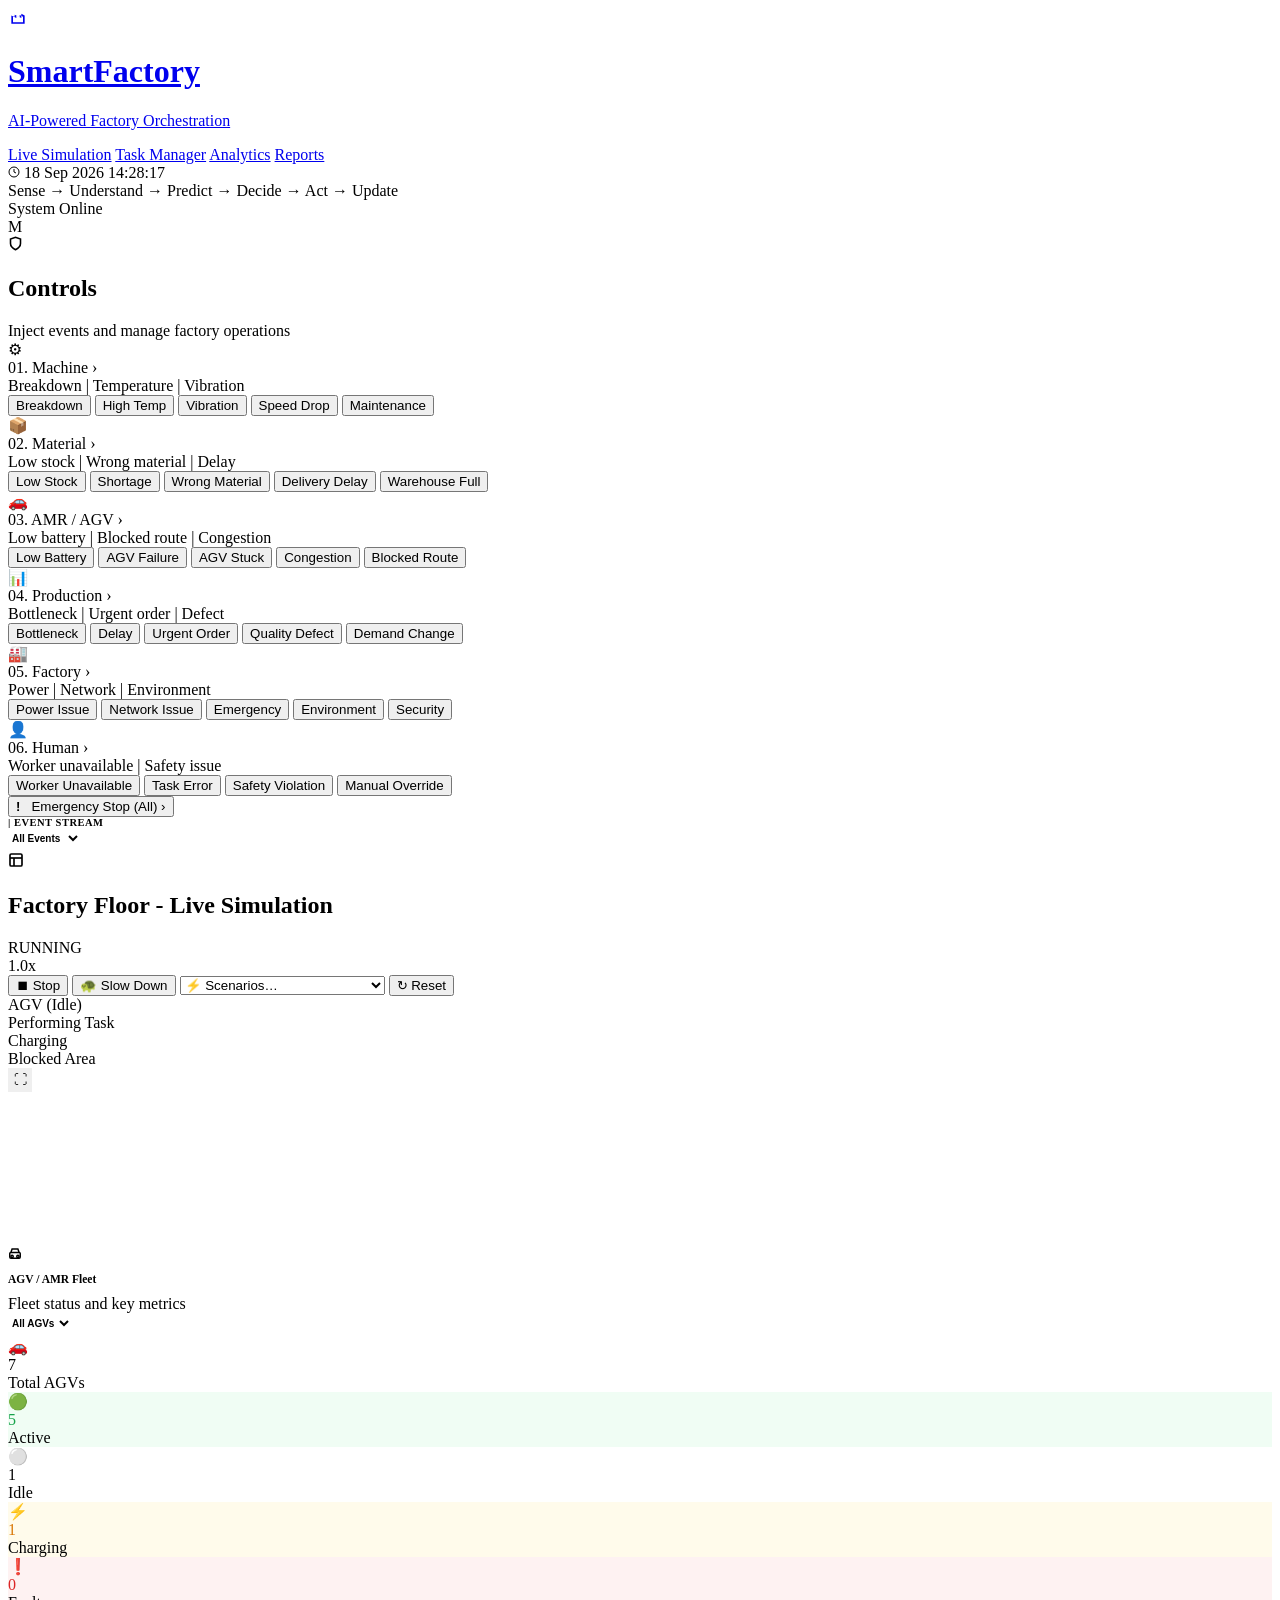
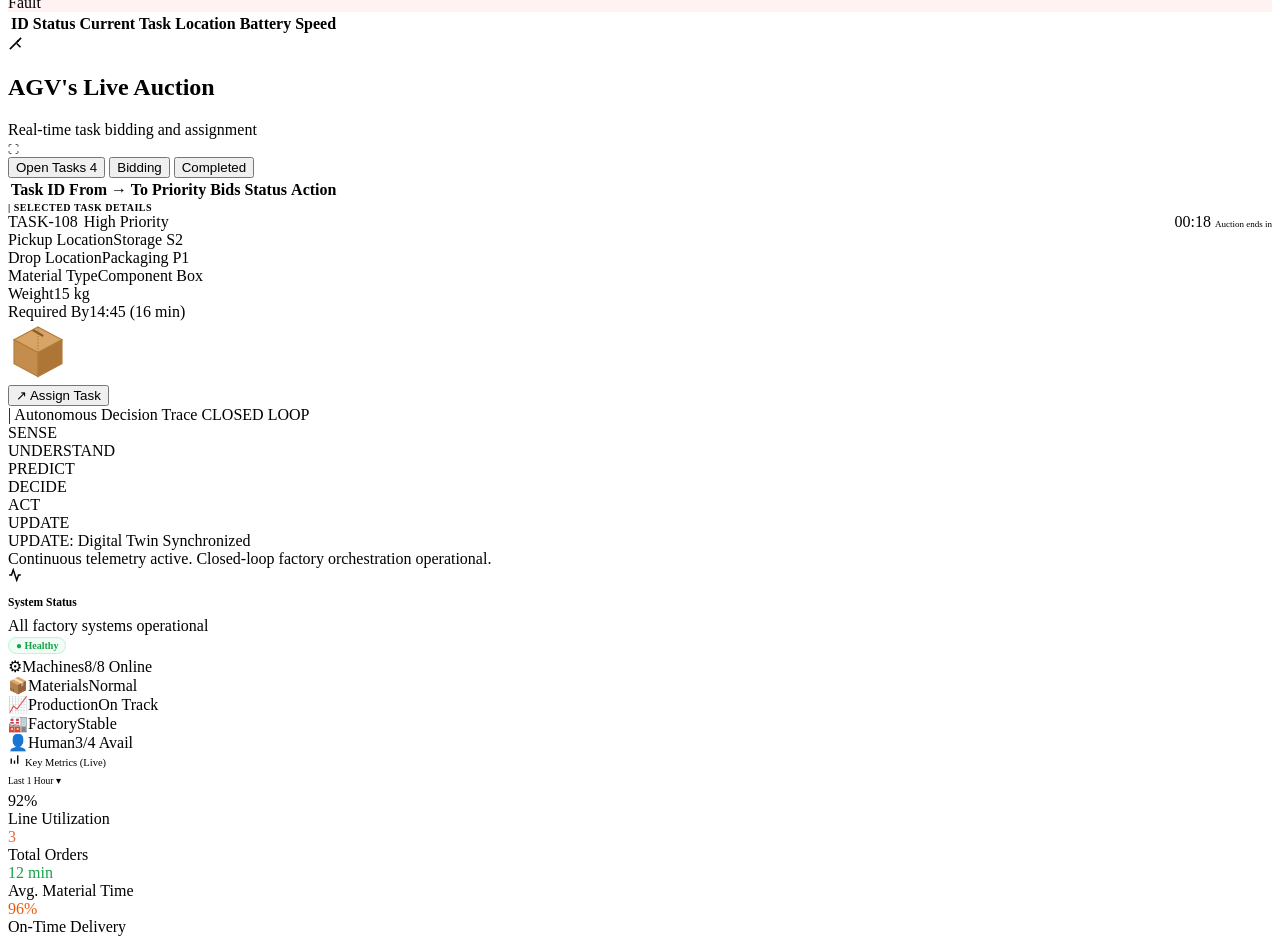
==== commit cbebc66d: "ui: remove notification icon and badge from header in simulation page" ====
--- a/frontend/simulation.html
+++ b/frontend/simulation.html
@@ -55,14 +55,6 @@
       </div>
 
       <div class="badge-online" id="conn-status">System Online</div>
-
-      <div class="btn-icon-badge" title="Notifications">
-        <svg width="15" height="15" viewBox="0 0 24 24" fill="none" stroke="currentColor" stroke-width="2">
-          <path d="M18 8A6 6 0 0 0 6 8c0 7-3 9-3 9h18s-3-2-3-9" />
-          <path d="M13.73 21a2 2 0 0 1-3.46 0" />
-        </svg>
-        <span class="counter">3</span>
-      </div>
 
       <div class="user-avatar" title="Plant Supervisor">M</div>
     </div>
